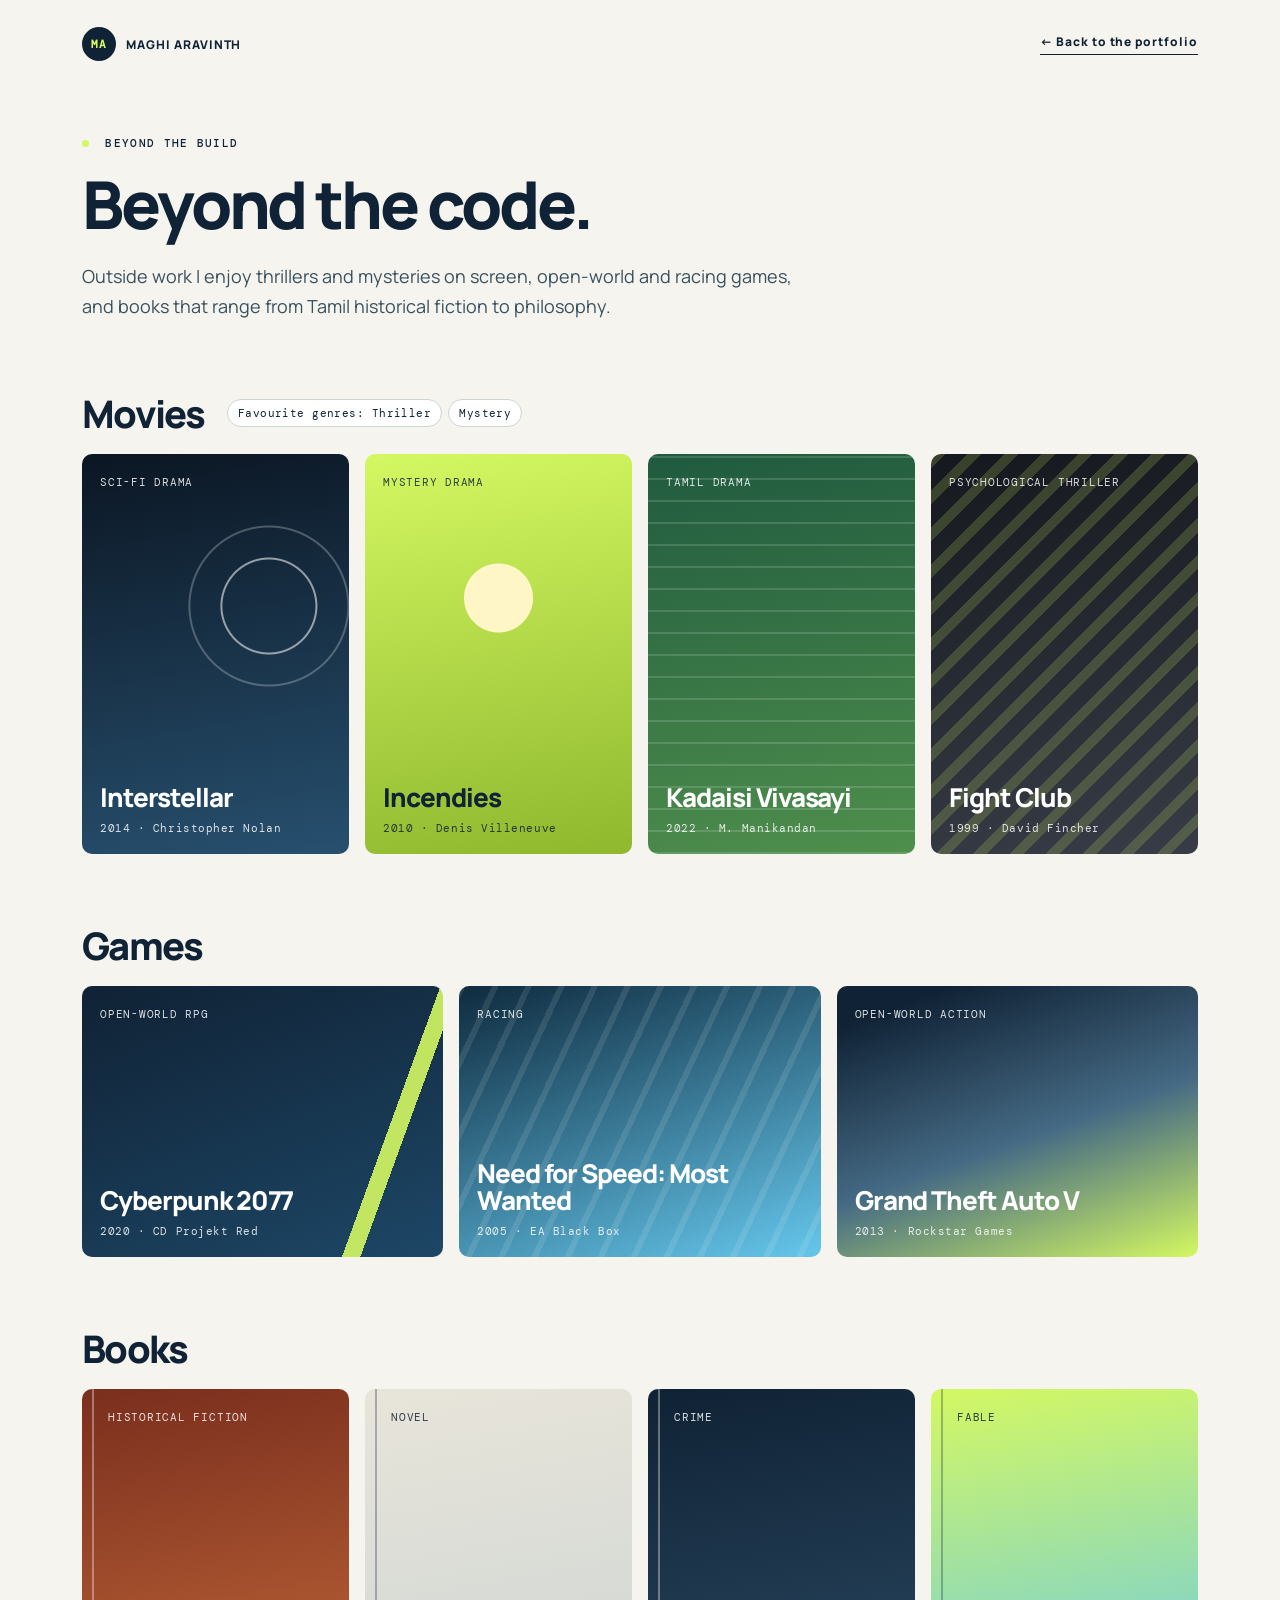
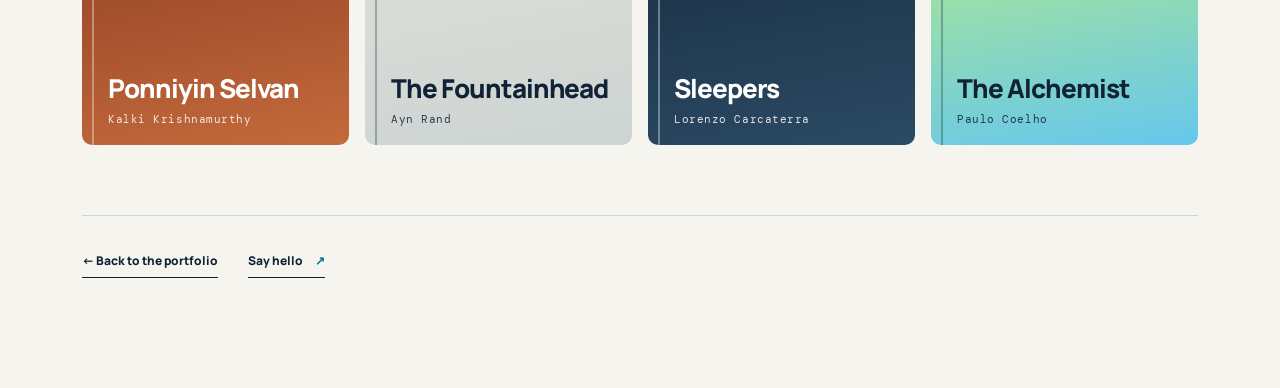
==== beyond.html @ 3b98efcb "added beyond coding" ====
<!doctype html>
<html lang="en">
<head>
  <meta charset="utf-8">
  <meta name="viewport" content="width=device-width, initial-scale=1, viewport-fit=cover">
  <meta name="description" content="Beyond the code: the movies, games and books Maghi Aravinth GT enjoys.">
  <meta name="theme-color" content="#f5f4ee">
  <link rel="icon" href="favicon.svg" type="image/svg+xml">
  <title>Beyond the code – Maghi Aravinth GT</title>
  <link rel="preconnect" href="https://fonts.googleapis.com">
  <link rel="preconnect" href="https://fonts.gstatic.com" crossorigin>
  <link href="https://fonts.googleapis.com/css2?family=DM+Mono:wght@400;500&family=Manrope:wght@400;500;600;700;800&display=swap" rel="stylesheet">
  <link rel="stylesheet" href="styles.css">
</head>
<body>
  <header class="nav wrap">
    <a class="brand" href="index.html"><span>MA</span> MAGHI ARAVINTH</a>
    <a class="nav-cta" href="index.html">← Back to the portfolio</a>
  </header>
  <main class="cs wrap">
    <p class="eyebrow"><span></span> BEYOND THE BUILD</p>
    <h1 class="cs-title">Beyond the code.</h1>
    <p class="cs-lede">Outside work I enjoy thrillers and mysteries on screen, open-world and racing games, and books that range from Tamil historical fiction to philosophy.</p>

    <section class="bx-sec"><div class="bx-h"><h2>Movies</h2><div class="chips"><span>Favourite genres: Thriller</span><span>Mystery</span></div></div><div class="cards c4"><article class="pc m m1"><small>Sci-fi drama</small><div><h3>Interstellar</h3><p>2014 · Christopher Nolan</p></div></article><article class="pc m m2"><small>Mystery drama</small><div><h3>Incendies</h3><p>2010 · Denis Villeneuve</p></div></article><article class="pc m m3"><small>Tamil drama</small><div><h3>Kadaisi Vivasayi</h3><p>2022 · M. Manikandan</p></div></article><article class="pc m m4"><small>Psychological thriller</small><div><h3>Fight Club</h3><p>1999 · David Fincher</p></div></article></div></section>

    <section class="bx-sec"><div class="bx-h"><h2>Games</h2></div><div class="cards c3"><article class="pc g g1"><small>Open-world RPG</small><div><h3>Cyberpunk 2077</h3><p>2020 · CD Projekt Red</p></div></article><article class="pc g g2"><small>Racing</small><div><h3>Need for Speed: Most Wanted</h3><p>2005 · EA Black Box</p></div></article><article class="pc g g3"><small>Open-world action</small><div><h3>Grand Theft Auto V</h3><p>2013 · Rockstar Games</p></div></article></div></section>

    <section class="bx-sec"><div class="bx-h"><h2>Books</h2></div><div class="cards c4"><article class="pc b b1"><small>Historical fiction</small><div><h3>Ponniyin Selvan</h3><p>Kalki Krishnamurthy</p></div></article><article class="pc b b2 dk"><small>Novel</small><div><h3>The Fountainhead</h3><p>Ayn Rand</p></div></article><article class="pc b b3"><small>Crime</small><div><h3>Sleepers</h3><p>Lorenzo Carcaterra</p></div></article><article class="pc b b4 dk"><small>Fable</small><div><h3>The Alchemist</h3><p>Paulo Coelho</p></div></article></div></section>

    <div class="cs-end" style="max-width:none"><a class="button text" href="index.html">← Back to the portfolio</a><a class="button text" href="mailto:mahigohan@gmail.com">Say hello <b>↗</b></a></div>
  </main>
</body>
</html>
---- styles.css ----
:root{--text:#102235;--card:#fff;--link:#0a6f96;--soft:#39505d;color-scheme:light;box-sizing:border-box;padding-top:env(safe-area-inset-top,0px);padding-bottom:env(safe-area-inset-bottom,0px);--ink:#102235;--blue:#65c7ec;--acid:#d4f862;--paper:#f5f4ee;--muted:#55646b;--line:#cdd4d3}*{box-sizing:border-box}html{scroll-behavior:smooth;scroll-padding-top:env(safe-area-inset-top,0px)}body{margin:0;color:var(--text);background:var(--paper);font-family:Manrope,Arial,sans-serif}.wrap{max-width:1180px;margin:auto;padding-left:32px;padding-right:32px}.page-glow{position:fixed;border-radius:50%;filter:blur(90px);z-index:-1;opacity:.18}.glow-one{width:300px;height:300px;background:#95e5ff;top:5%;right:-140px}.glow-two{width:250px;height:250px;background:#d4f862;top:60%;left:-160px}.nav{height:88px;display:flex;align-items:center;justify-content:space-between;font-size:12px;font-weight:800;letter-spacing:.08em}.brand{display:flex;align-items:center;gap:10px;text-decoration:none;color:inherit}.brand span{display:grid;place-items:center;width:34px;height:34px;background:var(--ink);color:var(--acid);border-radius:50%;font-family:'DM Mono',ui-monospace,monospace;font-size:11px}.nav nav{display:flex;gap:30px}.nav a{color:inherit;text-decoration:none}.nav-cta{border-bottom:1px solid var(--text);padding-bottom:4px}.nav-cta span,.case-copy a b,.contact h2+a b{color:var(--link);font-size:16px}.hero{padding-top:73px}.eyebrow{font:500 11px 'DM Mono',ui-monospace,monospace;letter-spacing:.12em;margin:0 0 21px}.eyebrow span{width:7px;height:7px;background:var(--acid);display:inline-block;border-radius:50%;margin-right:8px}.hero-grid{display:grid;grid-template-columns:minmax(0,1.45fr) 330px;gap:80px;align-items:end}.hero h1,.section-heading h2,.about h2,.contact h2{font-size:clamp(47px,6vw,78px);letter-spacing:-.045em;line-height:.98;margin:0;font-weight:800}.hero h1 em{font-style:normal;color:var(--link)}.intro{font-size:16px;line-height:1.7;max-width:630px;margin:28px 0 31px;color:var(--soft)}.hero-actions{display:flex;align-items:center;gap:25px}.button{font-size:12px;font-weight:800;text-decoration:none;color:inherit}.button.primary{background:var(--ink);color:white;border-radius:30px;padding:16px 20px}.button.primary b{color:var(--acid);padding-left:25px;font-size:17px}.button.text{border-bottom:1px solid;padding:8px 0}.button.text b{padding-left:10px;color:var(--link)}.signal-card{background:var(--ink);color:white;padding:22px;border-radius:7px;min-height:300px;display:flex;flex-direction:column}.signal-top,.signal-footer{display:flex;justify-content:space-between;font:11px 'DM Mono',ui-monospace,monospace;letter-spacing:.08em}.signal-top i{display:block;width:8px;height:8px;border-radius:50%;background:var(--acid);box-shadow:0 0 0 5px #294056}.signal-number{font-size:108px;font-weight:800;line-height:.9;letter-spacing:-.06em;margin:42px 0 5px}.signal-number span{font-size:44px;color:var(--acid)}.signal-card p{font-size:14px;line-height:1.5;margin:0;color:#cfe0e5}.signal-bars{height:40px;margin-top:auto;display:flex;align-items:end;gap:5px}.signal-bars span{width:10px;background:var(--blue);display:block}.signal-bars span:nth-child(1){height:20%}.signal-bars span:nth-child(2){height:55%}.signal-bars span:nth-child(3){height:35%}.signal-bars span:nth-child(4){height:85%}.signal-bars span:nth-child(5){height:50%}.signal-bars span:nth-child(6){height:100%;background:var(--acid)}.signal-bars span:nth-child(7){height:70%}.signal-bars span:nth-child(8){height:90%}.signal-footer{margin-top:auto;padding-top:18px;color:#a8bec8;font-size:10px}.stack-row{display:flex;flex-wrap:wrap;gap:9px;padding:66px 0 48px}.stack-row span,.tags span{border:1px solid var(--line);border-radius:20px;padding:7px 10px;font:11px 'DM Mono',ui-monospace,monospace;letter-spacing:.06em}.statement{border-top:1px solid var(--line);border-bottom:1px solid var(--line);padding-top:48px;padding-bottom:48px;display:flex;justify-content:space-between;gap:20px}.statement p{font-size:25px;line-height:1.35;letter-spacing:-.04em;max-width:780px;margin:0}.statement strong{color:var(--link)}.line-mark{font:700 28px 'DM Mono',ui-monospace,monospace;color:var(--acid);letter-spacing:-10px}.work{padding-top:115px}.section-heading{display:flex;justify-content:space-between;align-items:end;gap:50px;margin-bottom:50px}.section-heading h2{font-size:57px}.section-heading>p{max-width:295px;font-size:14px;line-height:1.7;color:var(--muted)}.case-list{display:grid;grid-template-columns:repeat(3,1fr);gap:18px}.case-card{border-radius:8px;overflow:hidden;background:var(--card);border:1px solid var(--line);display:flex;flex-direction:column}.case-art{height:237px;position:relative;padding:20px;overflow:hidden}.art-label{font:11px 'DM Mono',ui-monospace,monospace;letter-spacing:.07em}.batch-art{background:#d2f668}.pipeline{position:absolute;left:38px;right:38px;bottom:55px;display:flex;align-items:center;justify-content:space-between}.pipeline:before{content:'';position:absolute;left:0;right:0;border-top:2px dashed #274a3b;z-index:0}.pipeline i{position:relative;z-index:1;width:27px;height:27px;border-radius:50%;background:#102235;border:5px solid #d2f668}.pipeline i:nth-child(3){width:48px;height:48px;border-color:#102235;background:transparent}.batch-tags{position:absolute;bottom:22px;left:20px;right:20px;display:flex;justify-content:space-between;font:11px 'DM Mono',ui-monospace,monospace;color:#355142}.resilience-art{background:#102235;color:white}.resilience-art p{position:absolute;bottom:20px;right:20px;text-align:right;font:800 28px/.9 Manrope,Arial,sans-serif;letter-spacing:-.06em}.orbit{position:absolute;width:170px;height:170px;border:1px solid #527087;border-radius:50%;left:70px;top:52px}.orbit:before,.orbit:after{content:'';position:absolute;inset:27px;border:1px solid #527087;border-radius:50%}.orbit:after{inset:55px;border-color:var(--acid)}.orbit i{position:absolute;width:9px;height:9px;background:var(--blue);border-radius:50%;top:-5px;left:78px}.orbit i:nth-child(2){top:76px;left:162px;background:var(--acid)}.orbit i:nth-child(3){top:155px;left:15px}.orbit b{position:absolute;top:61px;left:69px;font:25px 'DM Mono',ui-monospace,monospace;color:var(--acid)}.sky-card .case-art{background:var(--blue)}.request-lines{position:absolute;top:58px;left:30px;width:210px}.request-lines i{height:5px;display:block;background:#16354c;margin:12px 0}.request-lines i:nth-child(2){width:60%}.request-lines i:nth-child(3){width:83%}.request-lines i:nth-child(4){width:38%}.request-lines i:nth-child(5){width:70%}.request-count{position:absolute;right:20px;bottom:18px;font:800 58px/.8 Manrope,Arial,sans-serif;letter-spacing:-.05em}.request-count small{display:block;font:10px 'DM Mono',ui-monospace,monospace;letter-spacing:.08em;margin-top:11px}.case-copy{padding:24px 23px 25px;display:flex;flex-direction:column;flex:1}.case-number{font:11px 'DM Mono',ui-monospace,monospace;color:var(--link);margin:0 0 20px}.case-copy h3{font-size:23px;letter-spacing:-.03em;line-height:1.1;margin:0 0 13px}.case-copy>p:not(.case-number){font-size:14px;line-height:1.65;color:var(--muted);margin:0 0 20px}.tags{display:flex;gap:6px;flex-wrap:wrap;margin-top:auto}.tags span{font-size:10px;padding:6px 8px}.case-copy a{font-size:13px;font-weight:800;color:inherit;text-decoration:none;margin-top:22px;border-bottom:1px solid var(--text);align-self:start;padding-bottom:3px}.about{display:grid;grid-template-columns:1fr 1.15fr;gap:110px;padding-top:145px;padding-bottom:138px}.about h2{font-size:57px}.about-copy>p:first-child{font-size:24px;line-height:1.4;letter-spacing:-.035em;margin:35px 0 22px}.muted{font-size:15px;line-height:1.75;color:var(--muted)}.facts{margin-top:37px;border-top:1px solid var(--line)}.facts>div{display:grid;grid-template-columns:140px 1fr;border-bottom:1px solid var(--line);padding:13px 0;font-size:14px}.facts b{font:11px 'DM Mono',ui-monospace,monospace;letter-spacing:.06em;color:var(--link)}.contact{background:var(--ink);max-width:none;color:white;padding-top:84px;padding-bottom:28px}.contact>*{max-width:1116px;margin-left:auto;margin-right:auto}.contact .eyebrow{color:#b9d0d8}.contact h2{font-size:clamp(47px,6vw,75px);margin-bottom:34px}.contact h2+a{font-size:18px;font-weight:700;color:var(--acid);text-decoration:none;border-bottom:1px solid #78919b;padding-bottom:9px}.contact>div{margin-top:92px;padding-top:20px;border-top:1px solid #415767;display:flex;justify-content:space-between;font:11px 'DM Mono',ui-monospace,monospace;letter-spacing:.08em;color:#b9d0d8}.contact>div a{color:white;text-decoration:none}@media(max-width:800px){.wrap{padding-left:20px;padding-right:20px}.nav{height:auto;flex-wrap:wrap;gap:10px 16px;padding-top:16px;padding-bottom:10px}.nav nav{order:3;width:100%;gap:22px;font-size:12px}.nav-cta{font-size:12px}.hero{padding-top:45px}.hero-grid,.about{grid-template-columns:1fr;gap:40px}.signal-card{max-width:400px}.case-list{grid-template-columns:1fr}.section-heading{display:block}.section-heading>p{margin-top:20px}.statement{padding-top:35px;padding-bottom:35px}.statement p{font-size:20px}.work{padding-top:80px}.about{padding-top:90px;padding-bottom:90px}.contact{padding-left:20px;padding-right:20px}.facts>div{grid-template-columns:100px 1fr}.stack-row{padding:45px 0}.hero h1{font-size:50px}}

a:focus-visible,button:focus-visible{outline:3px solid var(--link);outline-offset:3px;border-radius:3px}
.contact a:focus-visible{outline-color:var(--acid)}
.contact h2+a b{color:var(--acid)}
.case-art{color:#102235}.resilience-art{color:#fff}
.section-heading>p a{color:var(--link)}
.exp{padding-top:115px}
.roles{list-style:none;margin:0;padding:0;border-top:1px solid var(--line)}
.roles li{display:grid;grid-template-columns:175px 1fr 90px;gap:20px;align-items:baseline;padding:22px 0;border-bottom:1px solid var(--line)}
.roles time{font:12px 'DM Mono',ui-monospace,monospace;color:var(--link);letter-spacing:.06em}
.roles h3{margin:0;font-size:21px;letter-spacing:-.03em}
.roles p{margin:4px 0 0;color:var(--muted);font-size:15px}
.roles span{font:11px 'DM Mono',ui-monospace,monospace;color:var(--muted);text-align:right}
@media(max-width:800px){.roles li{grid-template-columns:1fr;gap:6px}.roles span{text-align:left}.exp{padding-top:80px}}
.hero-actions{flex-wrap:wrap;gap:14px 25px}

.cs{padding-top:48px;padding-bottom:110px}
.cs-title{font-size:clamp(38px,5.4vw,66px);letter-spacing:-.045em;line-height:1.02;margin:0 0 24px;font-weight:800;max-width:900px}
.cs-lede{font-size:18px;line-height:1.65;color:var(--soft);max-width:720px;margin:0}
.cs-facts{max-width:760px;margin:40px 0 0}
.cs-sec{max-width:760px;margin-top:64px}
.cs-sec h2{font-size:30px;letter-spacing:-.035em;line-height:1.15;margin:0 0 16px;font-weight:800}
.cs-sec h3{font-size:18px;letter-spacing:-.02em;margin:26px 0 6px}
.cs-sec p{font-size:17px;line-height:1.7;color:var(--soft);margin:0 0 16px}
.cs-sec strong{color:var(--text)}
.flow-label{font:11px 'DM Mono',ui-monospace,monospace;letter-spacing:.08em;color:var(--muted);margin:28px 0 10px!important}
.flow{list-style:none;margin:0 0 6px;padding:0;display:flex;flex-wrap:wrap;gap:8px 6px}
.flow li{border:1px solid var(--line);background:var(--card);border-radius:6px;padding:8px 12px;font-size:14px;font-weight:600;line-height:1.3}
.flow li+li::before{content:"→";color:var(--link);font-weight:800;margin-right:10px}
.flow li.new{background:var(--acid);border-color:var(--acid);color:#102235}
.flow li.new::before{color:#102235}
.cs-end{max-width:760px;margin-top:70px;padding-top:28px;border-top:1px solid var(--line);display:flex;flex-wrap:wrap;gap:14px 30px}
@media(max-width:800px){.cs{padding-top:24px}.cs-sec{margin-top:48px}.cs-lede,.cs-sec p{font-size:16px}}

.cs-sec p.flow-note{font-size:14px;color:var(--muted);margin:12px 0 0}

.case-card{transition:translate .25s,box-shadow .25s}
.case-card:hover{translate:0 -4px;box-shadow:0 16px 30px -20px rgba(16,34,53,.5)}
.tools{padding-top:115px}
.tool-grid{display:grid;grid-template-columns:repeat(2,1fr);gap:18px}
.tool{background:var(--card);border:1px solid var(--line);border-radius:8px;padding:24px 23px}
.tool h3{font-size:18px;letter-spacing:-.03em;margin:0 0 14px}
.chips{display:flex;flex-wrap:wrap;gap:6px}
.chips span{border:1px solid var(--line);border-radius:20px;padding:6px 10px;font:11px 'DM Mono',ui-monospace,monospace;letter-spacing:.04em}
.js .rv{opacity:0;translate:0 14px;transition:opacity .6s ease,translate .6s cubic-bezier(.2,.7,.2,1)}
.js .rv.in{opacity:1;translate:0 0}
@media(max-width:800px){.tool-grid{grid-template-columns:1fr}.tools{padding-top:80px}}
@media(prefers-reduced-motion:reduce){.js .rv{opacity:1;translate:none;transition:none}.case-card{transition:none}}

.lane{background:var(--card);border:1px solid var(--line);border-radius:8px;padding:20px 22px;margin:16px 0;display:grid;grid-template-columns:140px 1fr;gap:10px 22px}
.lane-tag{align-self:start;font:500 11px 'DM Mono',ui-monospace,monospace;letter-spacing:.06em;text-transform:uppercase;padding:7px 10px;border-radius:20px;text-align:center}
.t-non{background:var(--ink);color:#fff}.t-retry{background:var(--blue);color:var(--ink)}.t-direct{background:var(--acid);color:var(--ink)}
.lane p{margin:0 0 8px;font-size:16px}
.lane .flow{margin:12px 0 0}
@media(max-width:800px){.lane{grid-template-columns:1fr}.lane-tag{justify-self:start}}

.case-list{grid-template-columns:repeat(2,1fr)}
.also{padding-top:115px}
.also-list{list-style:none;margin:0;padding:0;border-top:1px solid var(--line)}
.also-list li{display:grid;grid-template-columns:260px 1fr;gap:8px 30px;padding:22px 0;border-bottom:1px solid var(--line)}
.also-list h3{margin:0;font-size:19px;letter-spacing:-.03em;line-height:1.25}
.also-list p{margin:0;font-size:15px;line-height:1.65;color:var(--muted)}
@media(max-width:800px){.case-list{grid-template-columns:1fr}.also{padding-top:80px}.also-list li{grid-template-columns:1fr}}
.contact{padding-left:max(32px,calc((100% - 1116px)/2));padding-right:max(32px,calc((100% - 1116px)/2))}
.contact>*{max-width:none;margin-left:0;margin-right:0}
@media(max-width:800px){.contact{padding-left:20px;padding-right:20px}}

.bx-sec{margin-top:72px}
.bx-h{display:flex;flex-wrap:wrap;align-items:center;gap:12px 22px;margin:0 0 22px}
.bx-h h2{font-size:38px;letter-spacing:-.045em;line-height:1;margin:0;font-weight:800}
.bx-h .chips span{background:var(--card)}
.cards{display:grid;gap:16px}
.c4{grid-template-columns:repeat(4,1fr)}.c3{grid-template-columns:repeat(3,1fr)}
.pc{position:relative;border-radius:10px;padding:20px 18px 18px;display:flex;flex-direction:column;justify-content:space-between;overflow:hidden;transition:translate .25s,box-shadow .25s;color:#fff}
.pc:hover{translate:0 -4px;box-shadow:0 16px 30px -20px rgba(16,34,53,.55)}
.pc>*{position:relative;z-index:1}
.pc small{font:11px/1.5 'DM Mono',ui-monospace,monospace;letter-spacing:.07em;text-transform:uppercase;opacity:.85}
.pc h3{font-size:26px;line-height:1.05;letter-spacing:-.04em;margin:0 0 8px;font-weight:800}
.pc p{margin:0;font:11px/1.5 'DM Mono',ui-monospace,monospace;letter-spacing:.05em;opacity:.85}
.pc.m{aspect-ratio:2/3}.pc.g{aspect-ratio:4/3}.pc.b{aspect-ratio:3/4;padding-left:26px}
.pc.b::after{content:"";position:absolute;left:10px;top:0;bottom:0;width:2px;background:rgba(255,255,255,.35);z-index:0}
.pc.dk{color:#102235}.pc.dk::after{background:rgba(16,34,53,.3)}
.m1{background:radial-gradient(circle at 70% 38%,transparent 0 46px,rgba(255,255,255,.55) 47px 48px,transparent 49px 78px,rgba(255,255,255,.25) 79px 80px,transparent 81px),linear-gradient(170deg,#0b1623,#27506f)}
.m2{background:radial-gradient(circle at 50% 36%,#fff6c8 0 34px,rgba(255,246,200,.0) 35px),linear-gradient(170deg,#d4f862,#8fb82e);color:#102235}
.m3{background:repeating-linear-gradient(0deg,rgba(255,255,255,.14) 0 2px,transparent 2px 22px),linear-gradient(170deg,#1f5a3f,#4f8f4c)}
.m4{background:repeating-linear-gradient(135deg,rgba(212,248,98,.18) 0 10px,transparent 10px 26px),linear-gradient(170deg,#15181e,#383c46)}
.g1{background:linear-gradient(110deg,transparent 78%,rgba(212,248,98,.9) 78% 82%,transparent 82%),linear-gradient(160deg,#102235,#1d4766)}
.g2{background:repeating-linear-gradient(115deg,rgba(255,255,255,.1) 0 6px,transparent 6px 30px),linear-gradient(160deg,#0f2b3f,#65c7ec)}
.g3{background:linear-gradient(160deg,#102235 10%,#456a84 55%,#d4f862)}
.b1{background:linear-gradient(170deg,#7a2e1d,#c46a3b)}
.b2{background:linear-gradient(170deg,#e8e5da,#cdd4d3);color:#102235}
.b3{background:linear-gradient(170deg,#102235,#2b4a63)}
.b4{background:linear-gradient(170deg,#d4f862,#65c7ec);color:#102235}
.b1,.b2,.b3,.b4{color:inherit}
.b1,.b3{color:#fff}
@media(max-width:900px){.c4{grid-template-columns:repeat(2,1fr)}}
@media(max-width:640px){.c3{grid-template-columns:1fr}.pc.g{aspect-ratio:16/9}.bx-sec{margin-top:54px}.bx-h h2{font-size:32px}}
@media(prefers-reduced-motion:reduce){.pc{transition:none}}
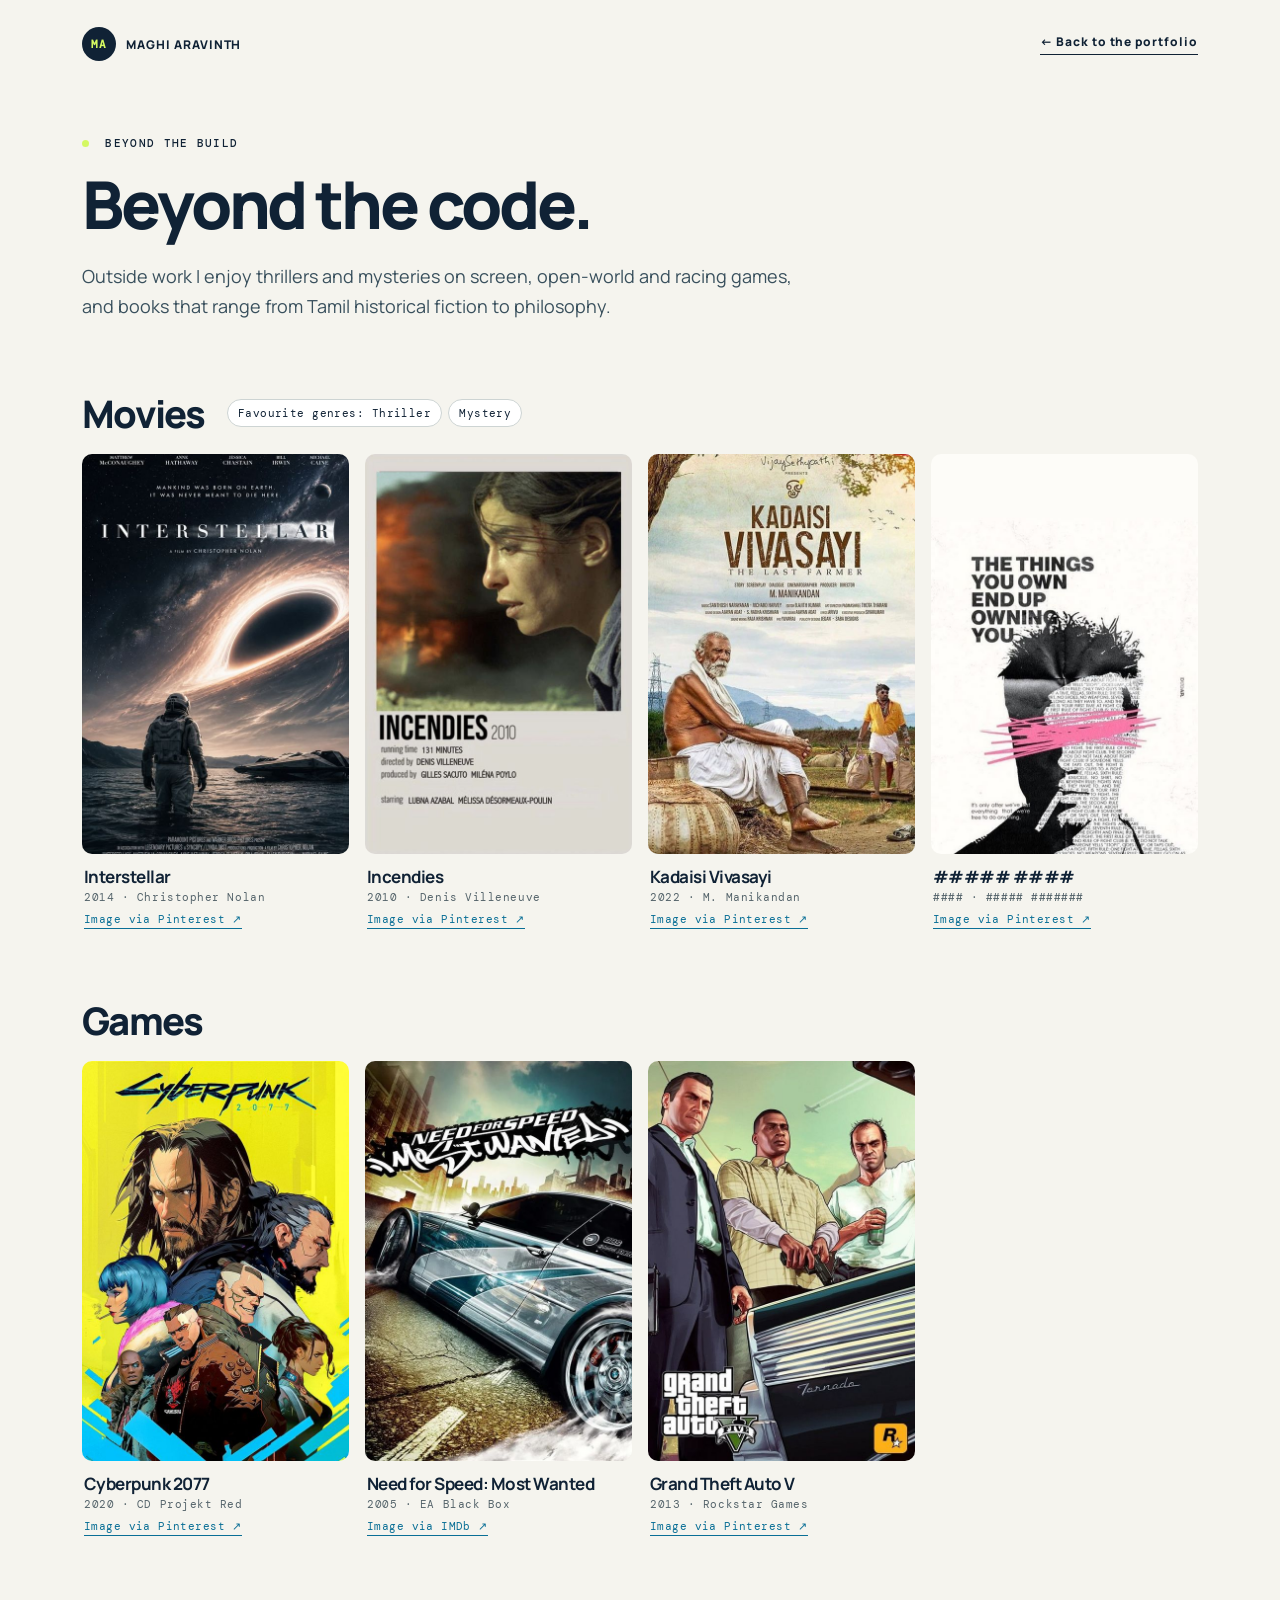
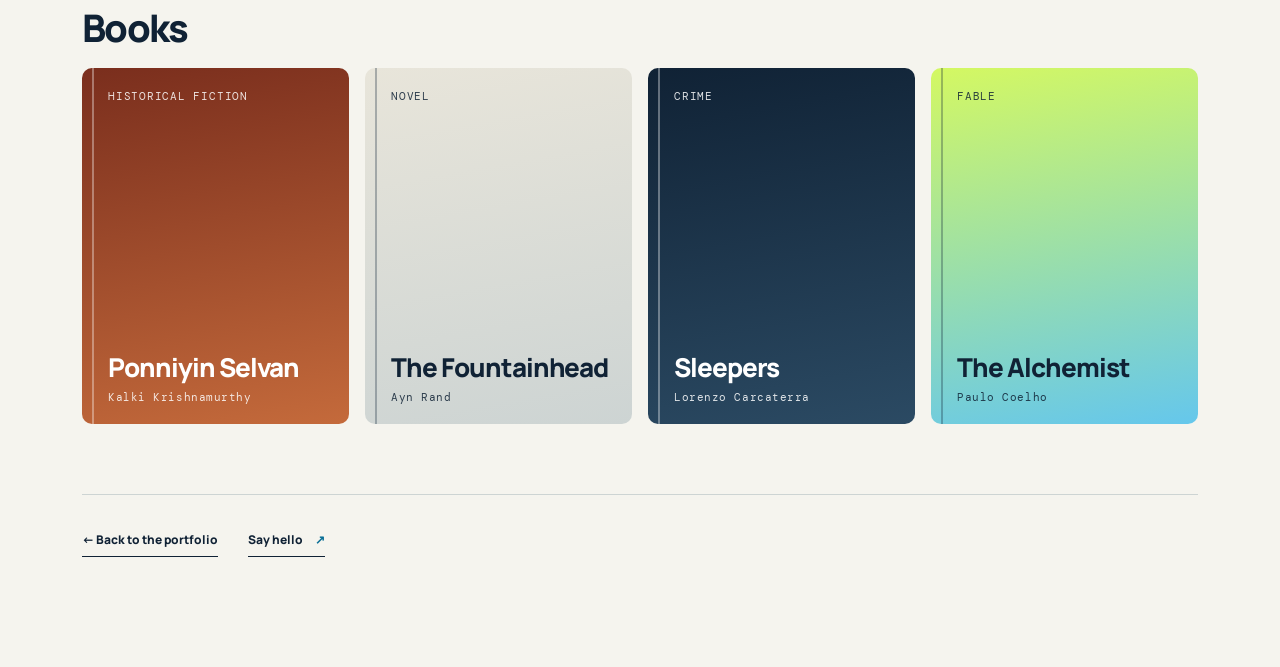
==== commit ec1ec681: "adding posters" ====
--- a/beyond.html
+++ b/beyond.html
@@ -22,9 +22,9 @@
     <h1 class="cs-title">Beyond the code.</h1>
     <p class="cs-lede">Outside work I enjoy thrillers and mysteries on screen, open-world and racing games, and books that range from Tamil historical fiction to philosophy.</p>
 
-    <section class="bx-sec"><div class="bx-h"><h2>Movies</h2><div class="chips"><span>Favourite genres: Thriller</span><span>Mystery</span></div></div><div class="cards c4"><article class="pc m m1"><small>Sci-fi drama</small><div><h3>Interstellar</h3><p>2014 · Christopher Nolan</p></div></article><article class="pc m m2"><small>Mystery drama</small><div><h3>Incendies</h3><p>2010 · Denis Villeneuve</p></div></article><article class="pc m m3"><small>Tamil drama</small><div><h3>Kadaisi Vivasayi</h3><p>2022 · M. Manikandan</p></div></article><article class="pc m m4"><small>Psychological thriller</small><div><h3>Fight Club</h3><p>1999 · David Fincher</p></div></article></div></section>
+    <section class="bx-sec"><div class="bx-h"><h2>Movies</h2><div class="chips"><span>Favourite genres: Thriller</span><span>Mystery</span></div></div><div class="cards c4"><figure class="mv"><div class="mv-img"><img src="images/interstellar.jpg" alt="Interstellar poster: an astronaut wading through shallow water towards a black hole in the sky." width="540" height="810" loading="lazy"></div><figcaption><h3>Interstellar</h3><p>2014 · Christopher Nolan</p><a class="cr" href="https://in.pinterest.com/pin/563442603406721822/" target="_blank" rel="noopener noreferrer" aria-label="Image source for Interstellar on Pinterest (opens in a new tab)">Image via Pinterest ↗</a></figcaption></figure><figure class="mv"><div class="mv-img"><img src="images/incendies.jpg" alt="Incendies poster: a woman in profile in front of a burning landscape." width="540" height="810" loading="lazy"></div><figcaption><h3>Incendies</h3><p>2010 · Denis Villeneuve</p><a class="cr" href="https://in.pinterest.com/pin/793055815657713321/" target="_blank" rel="noopener noreferrer" aria-label="Image source for Incendies on Pinterest (opens in a new tab)">Image via Pinterest ↗</a></figcaption></figure><figure class="mv"><div class="mv-img"><img src="images/kadaisi-vivasayi.jpg" alt="Kadaisi Vivasayi poster: an elderly farmer sitting under a tree beside a clay pot, with a man carrying bags behind him." width="540" height="810" loading="lazy"></div><figcaption><h3>Kadaisi Vivasayi</h3><p>2022 · M. Manikandan</p><a class="cr" href="https://in.pinterest.com/pin/368098969558217821/" target="_blank" rel="noopener noreferrer" aria-label="Image source for Kadaisi Vivasayi on Pinterest (opens in a new tab)">Image via Pinterest ↗</a></figcaption></figure><figure class="mv fc" tabindex="0" aria-label="A film poster with the title hidden. Remember the first rule."><div class="mv-img"><img src="images/poster-hidden.jpg" alt="Black and white poster of a man with a pink scribble across his eyes, with the words: the things you own end up owning you." width="540" height="810" loading="lazy"><span class="rule" aria-hidden="true">Remember the<br>first rule?</span></div><figcaption><h3 aria-hidden="true">##### ####</h3><p aria-hidden="true">#### · ##### #######</p><a class="cr" href="https://in.pinterest.com/pin/1135470124856347731/" target="_blank" rel="noopener noreferrer" aria-label="Image source for this poster on Pinterest (opens in a new tab)">Image via Pinterest ↗</a></figcaption></figure></div></section>
 
-    <section class="bx-sec"><div class="bx-h"><h2>Games</h2></div><div class="cards c3"><article class="pc g g1"><small>Open-world RPG</small><div><h3>Cyberpunk 2077</h3><p>2020 · CD Projekt Red</p></div></article><article class="pc g g2"><small>Racing</small><div><h3>Need for Speed: Most Wanted</h3><p>2005 · EA Black Box</p></div></article><article class="pc g g3"><small>Open-world action</small><div><h3>Grand Theft Auto V</h3><p>2013 · Rockstar Games</p></div></article></div></section>
+    <section class="bx-sec"><div class="bx-h"><h2>Games</h2></div><div class="cards c3p"><figure class="mv"><div class="mv-img"><img src="images/cyberpunk-2077.jpg" alt="Cyberpunk 2077 artwork: a group of characters in a stylised illustration against a bright yellow background." width="540" height="810" loading="lazy"></div><figcaption><h3>Cyberpunk 2077</h3><p>2020 · CD Projekt Red</p><a class="cr" href="https://in.pinterest.com/pin/843862048954919383/" target="_blank" rel="noopener noreferrer" aria-label="Image source for Cyberpunk 2077 on Pinterest (opens in a new tab)">Image via Pinterest ↗</a></figcaption></figure><figure class="mv"><div class="mv-img"><img src="images/nfs-most-wanted.jpg" alt="Need for Speed: Most Wanted cover: a silver and teal BMW M3 sliding past an industrial skyline." width="540" height="810" loading="lazy"></div><figcaption><h3>Need for Speed: Most Wanted</h3><p>2005 · EA Black Box</p><a class="cr" href="https://www.imdb.com/title/tt0462448/" target="_blank" rel="noopener noreferrer" aria-label="Image source for Need for Speed: Most Wanted on IMDb (opens in a new tab)">Image via IMDb ↗</a></figcaption></figure><figure class="mv"><div class="mv-img"><img src="images/gta-v.jpg" alt="Grand Theft Auto V artwork: three characters standing beside a vintage car under a hazy sky." width="540" height="810" loading="lazy"></div><figcaption><h3>Grand Theft Auto V</h3><p>2013 · Rockstar Games</p><a class="cr" href="https://in.pinterest.com/pin/934989572634845534/" target="_blank" rel="noopener noreferrer" aria-label="Image source for Grand Theft Auto V on Pinterest (opens in a new tab)">Image via Pinterest ↗</a></figcaption></figure></div></section>
 
     <section class="bx-sec"><div class="bx-h"><h2>Books</h2></div><div class="cards c4"><article class="pc b b1"><small>Historical fiction</small><div><h3>Ponniyin Selvan</h3><p>Kalki Krishnamurthy</p></div></article><article class="pc b b2 dk"><small>Novel</small><div><h3>The Fountainhead</h3><p>Ayn Rand</p></div></article><article class="pc b b3"><small>Crime</small><div><h3>Sleepers</h3><p>Lorenzo Carcaterra</p></div></article><article class="pc b b4 dk"><small>Fable</small><div><h3>The Alchemist</h3><p>Paulo Coelho</p></div></article></div></section>
 
--- a/styles.css
+++ b/styles.css
@@ -97,3 +97,25 @@
 @media(max-width:900px){.c4{grid-template-columns:repeat(2,1fr)}}
 @media(max-width:640px){.c3{grid-template-columns:1fr}.pc.g{aspect-ratio:16/9}.bx-sec{margin-top:54px}.bx-h h2{font-size:32px}}
 @media(prefers-reduced-motion:reduce){.pc{transition:none}}
+
+.mv{margin:0}
+.mv-img{position:relative;border-radius:10px;overflow:hidden;aspect-ratio:2/3;background:var(--ink)}
+.mv-img img{display:block;width:100%;height:100%;object-fit:cover;transition:transform .5s}
+.mv:hover .mv-img img{transform:scale(1.04)}
+.mv figcaption{padding:12px 2px 0}
+.mv h3{margin:0;font-size:17px;letter-spacing:-.03em;line-height:1.25}
+.mv p{margin:2px 0 0;font:11px/1.5 'DM Mono',ui-monospace,monospace;letter-spacing:.05em;color:var(--muted)}
+.fc{outline-offset:6px;border-radius:10px}
+.fc .hash{position:absolute;inset:0;padding:16px;font:12px/1.6 'DM Mono',ui-monospace,monospace;color:rgba(255,255,255,.32);overflow:hidden;white-space:nowrap;transition:opacity .35s}
+.fc .rule{position:absolute;inset:0;display:grid;place-items:center;text-align:center;padding:20px;font:800 clamp(20px,2.4vw,28px)/1.1 Manrope,Arial,sans-serif;letter-spacing:-.03em;color:var(--acid);opacity:0;transition:opacity .35s}
+.fc:hover .hash,.fc:focus .hash{opacity:.12}
+.fc:hover .rule,.fc:focus .rule{opacity:1}
+@media(prefers-reduced-motion:reduce){.mv-img img,.fc .hash,.fc .rule{transition:none}.mv:hover .mv-img img{transform:none}}
+
+.mv .cr{display:inline-block;margin-top:6px;font:10.5px/1.4 'DM Mono',ui-monospace,monospace;letter-spacing:.04em;color:var(--link);text-decoration:none;border-bottom:1px solid currentColor}
+.mv .cr:hover{color:var(--text)}
+.c3p{grid-template-columns:repeat(3,minmax(0,1fr));max-width:calc(75% - 4px)}
+@media(max-width:900px){.c3p{grid-template-columns:repeat(2,minmax(0,1fr));max-width:none}}
+
+.fc .rule{background:rgba(16,34,53,.93)}
+.fc:hover .rule,.fc:focus .rule,.fc:focus-within .rule{opacity:1}
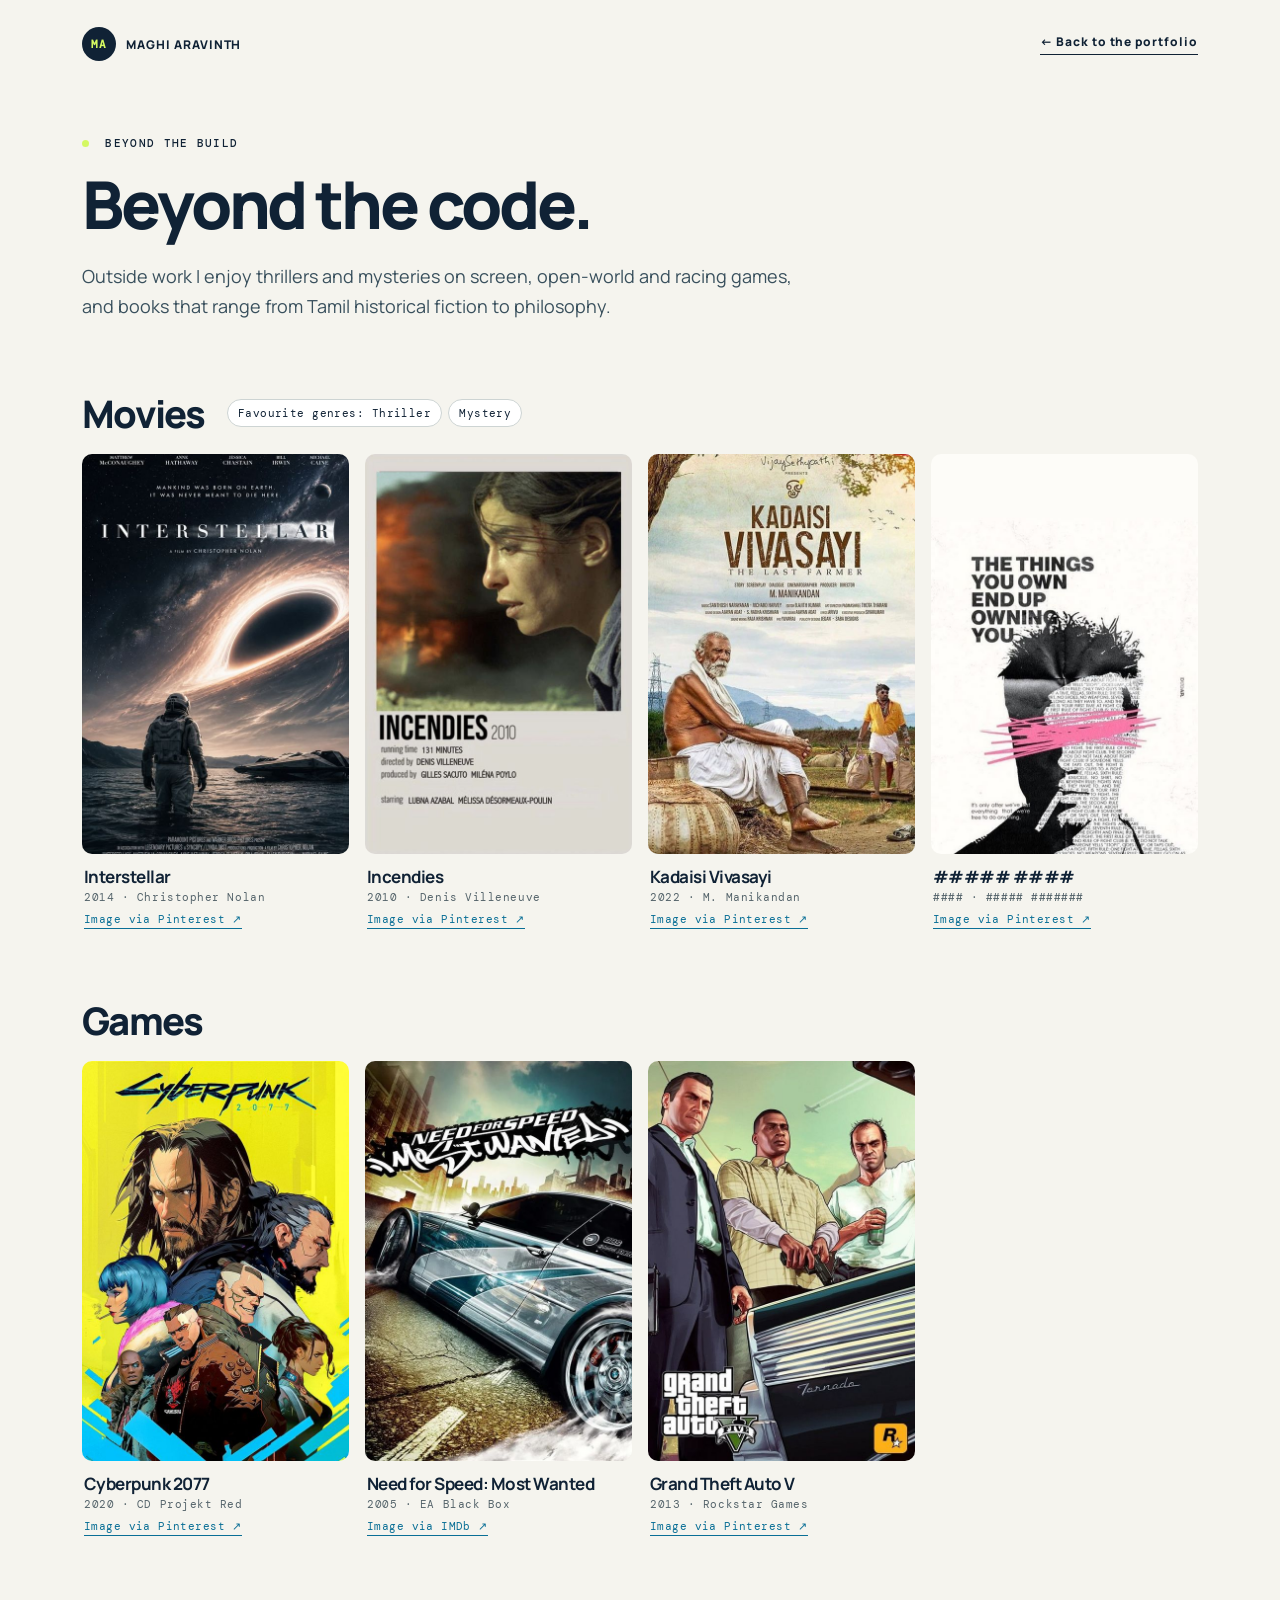
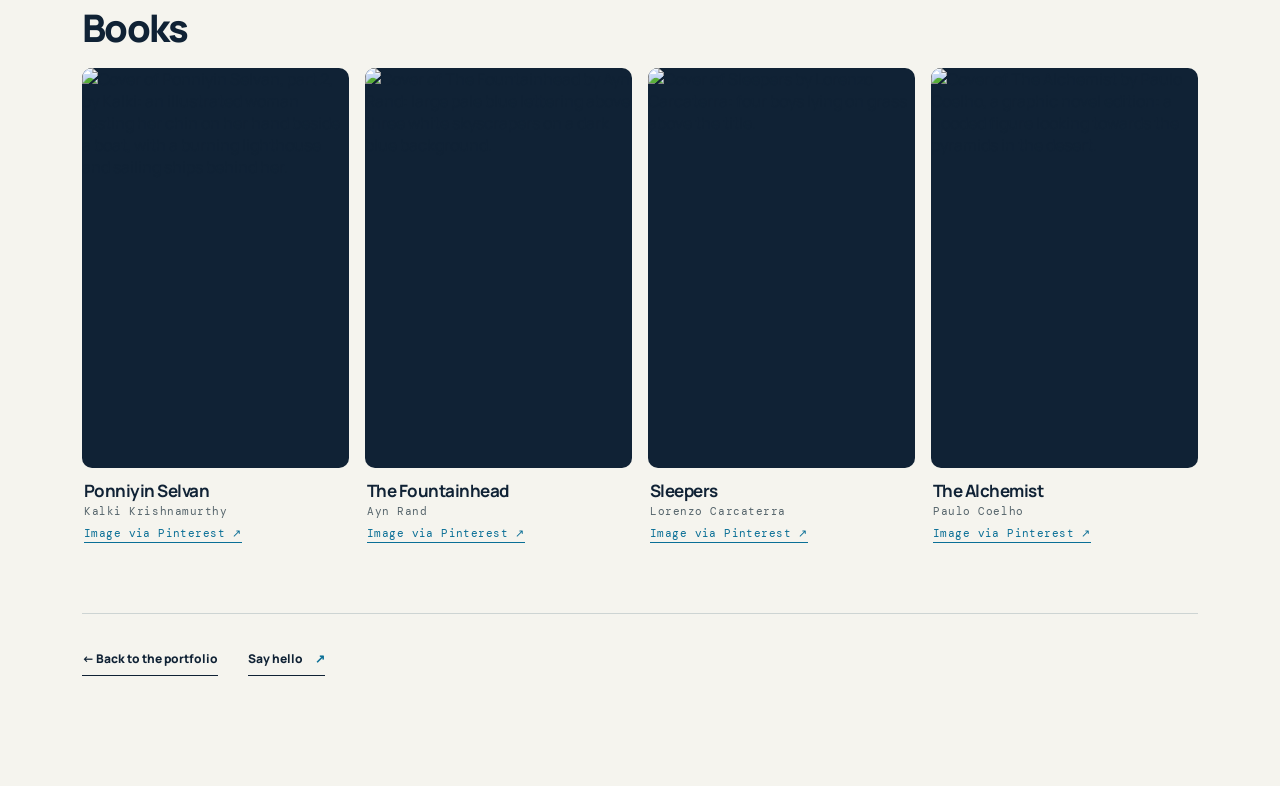
==== commit 5cbbf7be: "reuploading the files" ====
--- a/beyond.html
+++ b/beyond.html
@@ -26,7 +26,7 @@
 
     <section class="bx-sec"><div class="bx-h"><h2>Games</h2></div><div class="cards c3p"><figure class="mv"><div class="mv-img"><img src="images/cyberpunk-2077.jpg" alt="Cyberpunk 2077 artwork: a group of characters in a stylised illustration against a bright yellow background." width="540" height="810" loading="lazy"></div><figcaption><h3>Cyberpunk 2077</h3><p>2020 · CD Projekt Red</p><a class="cr" href="https://in.pinterest.com/pin/843862048954919383/" target="_blank" rel="noopener noreferrer" aria-label="Image source for Cyberpunk 2077 on Pinterest (opens in a new tab)">Image via Pinterest ↗</a></figcaption></figure><figure class="mv"><div class="mv-img"><img src="images/nfs-most-wanted.jpg" alt="Need for Speed: Most Wanted cover: a silver and teal BMW M3 sliding past an industrial skyline." width="540" height="810" loading="lazy"></div><figcaption><h3>Need for Speed: Most Wanted</h3><p>2005 · EA Black Box</p><a class="cr" href="https://www.imdb.com/title/tt0462448/" target="_blank" rel="noopener noreferrer" aria-label="Image source for Need for Speed: Most Wanted on IMDb (opens in a new tab)">Image via IMDb ↗</a></figcaption></figure><figure class="mv"><div class="mv-img"><img src="images/gta-v.jpg" alt="Grand Theft Auto V artwork: three characters standing beside a vintage car under a hazy sky." width="540" height="810" loading="lazy"></div><figcaption><h3>Grand Theft Auto V</h3><p>2013 · Rockstar Games</p><a class="cr" href="https://in.pinterest.com/pin/934989572634845534/" target="_blank" rel="noopener noreferrer" aria-label="Image source for Grand Theft Auto V on Pinterest (opens in a new tab)">Image via Pinterest ↗</a></figcaption></figure></div></section>
 
-    <section class="bx-sec"><div class="bx-h"><h2>Books</h2></div><div class="cards c4"><article class="pc b b1"><small>Historical fiction</small><div><h3>Ponniyin Selvan</h3><p>Kalki Krishnamurthy</p></div></article><article class="pc b b2 dk"><small>Novel</small><div><h3>The Fountainhead</h3><p>Ayn Rand</p></div></article><article class="pc b b3"><small>Crime</small><div><h3>Sleepers</h3><p>Lorenzo Carcaterra</p></div></article><article class="pc b b4 dk"><small>Fable</small><div><h3>The Alchemist</h3><p>Paulo Coelho</p></div></article></div></section>
+    <section class="bx-sec"><div class="bx-h"><h2>Books</h2></div><div class="cards c4"><figure class="mv"><div class="mv-img"><img src="images/ponniyin-selvan.jpg" alt="Cover of Ponniyin Selvan, part 2, by Kalki: an illustrated woman resting her chin on her hand beside a boat, with a burning lighthouse and sailing ships behind her." width="540" height="810" loading="lazy"></div><figcaption><h3>Ponniyin Selvan</h3><p>Kalki Krishnamurthy</p><a class="cr" href="https://in.pinterest.com/pin/27232772716890191/" target="_blank" rel="noopener noreferrer" aria-label="Image source for Ponniyin Selvan cover on Pinterest (opens in a new tab)">Image via Pinterest ↗</a></figcaption></figure><figure class="mv"><div class="mv-img"><img src="images/the-fountainhead.jpg" alt="Cover of The Fountainhead by Ayn Rand: large pale blue lettering above three white skyscrapers on a dark blue background." width="383" height="574" loading="lazy"></div><figcaption><h3>The Fountainhead</h3><p>Ayn Rand</p><a class="cr" href="https://in.pinterest.com/pin/754775218813076335/" target="_blank" rel="noopener noreferrer" aria-label="Image source for The Fountainhead cover on Pinterest (opens in a new tab)">Image via Pinterest ↗</a></figcaption></figure><figure class="mv"><div class="mv-img"><img src="images/sleepers.jpg" alt="Cover of Sleepers by Lorenzo Carcaterra: four boys lying on grass above the title." width="266" height="399" loading="lazy"></div><figcaption><h3>Sleepers</h3><p>Lorenzo Carcaterra</p><a class="cr" href="https://in.pinterest.com/pin/35043703330834588/" target="_blank" rel="noopener noreferrer" aria-label="Image source for Sleepers cover on Pinterest (opens in a new tab)">Image via Pinterest ↗</a></figcaption></figure><figure class="mv"><div class="mv-img"><img src="images/the-alchemist.jpg" alt="Cover of The Alchemist by Paulo Coelho, a graphic novel edition: a hooded figure looking towards the pyramids in the desert." width="514" height="771" loading="lazy"></div><figcaption><h3>The Alchemist</h3><p>Paulo Coelho</p><a class="cr" href="https://in.pinterest.com/pin/599541769120318719/" target="_blank" rel="noopener noreferrer" aria-label="Image source for The Alchemist cover on Pinterest (opens in a new tab)">Image via Pinterest ↗</a></figcaption></figure></div></section>
 
     <div class="cs-end" style="max-width:none"><a class="button text" href="index.html">← Back to the portfolio</a><a class="button text" href="mailto:mahigohan@gmail.com">Say hello <b>↗</b></a></div>
   </main>
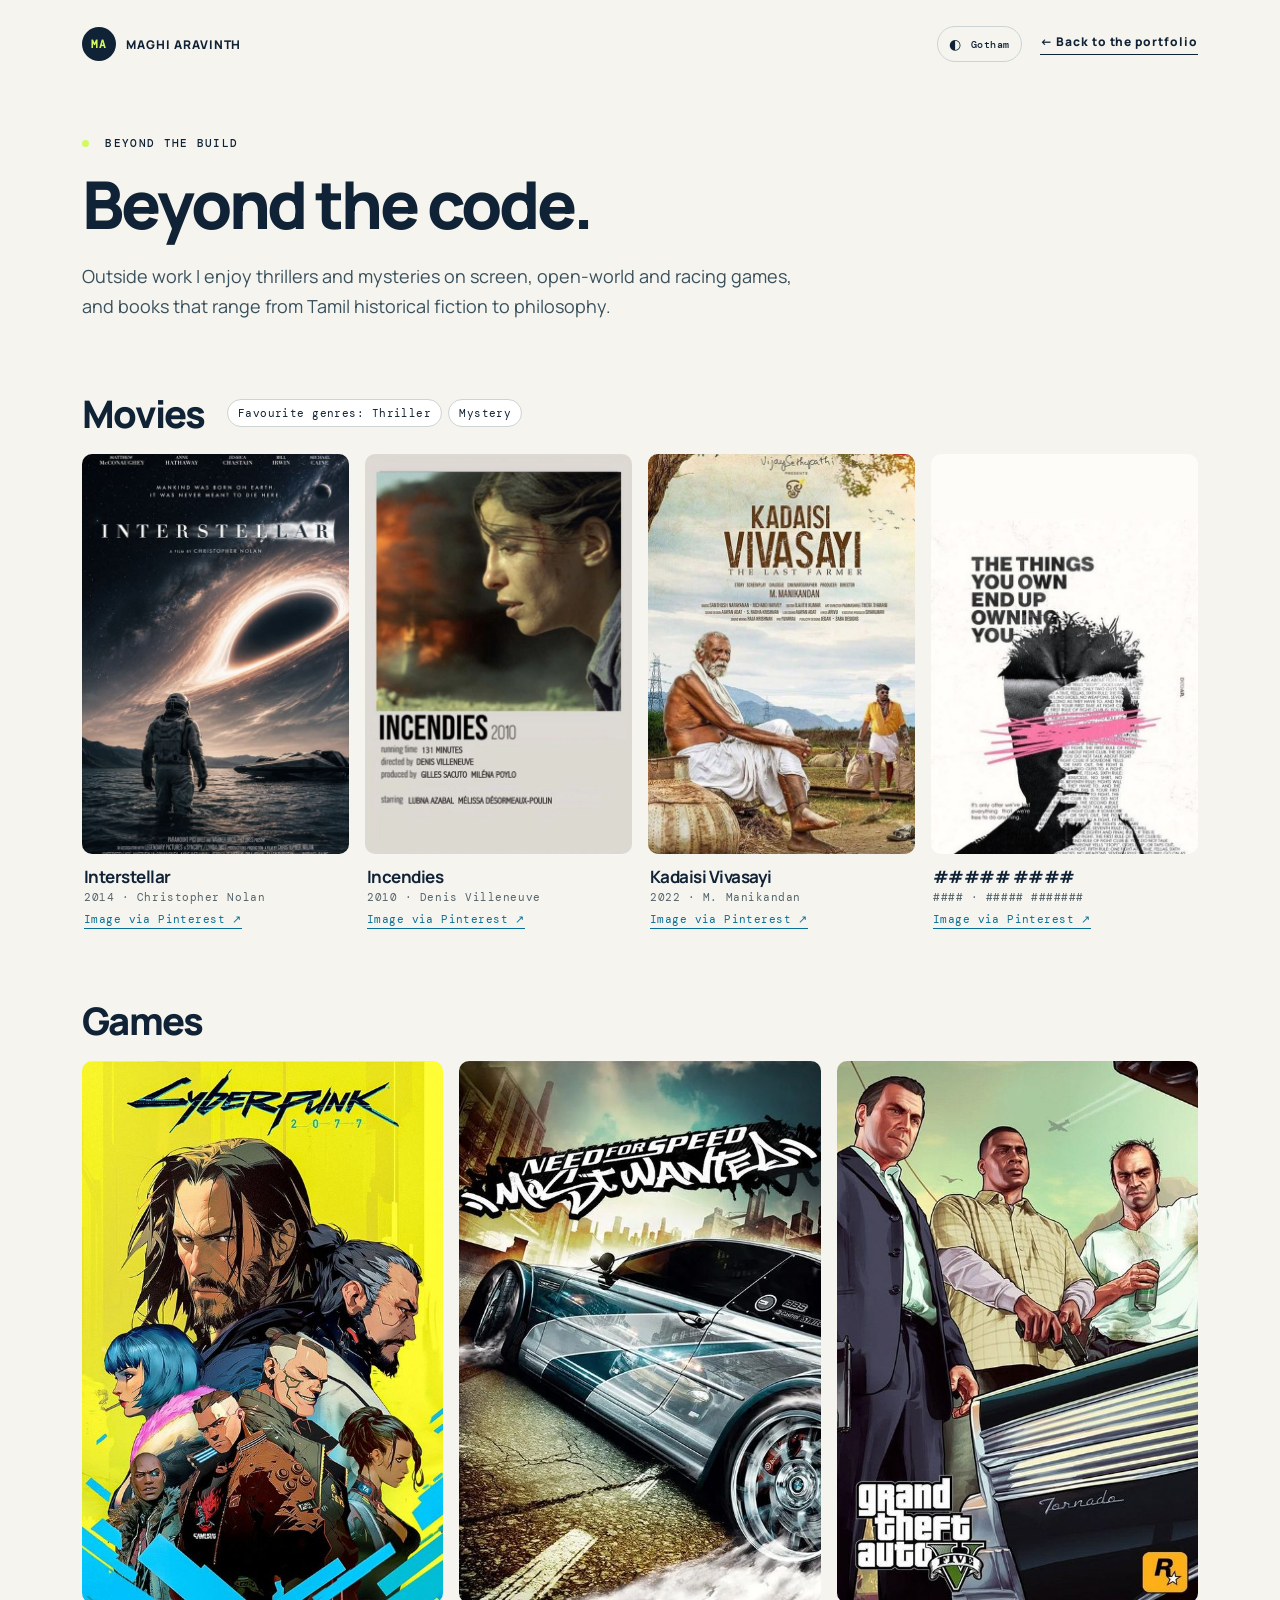
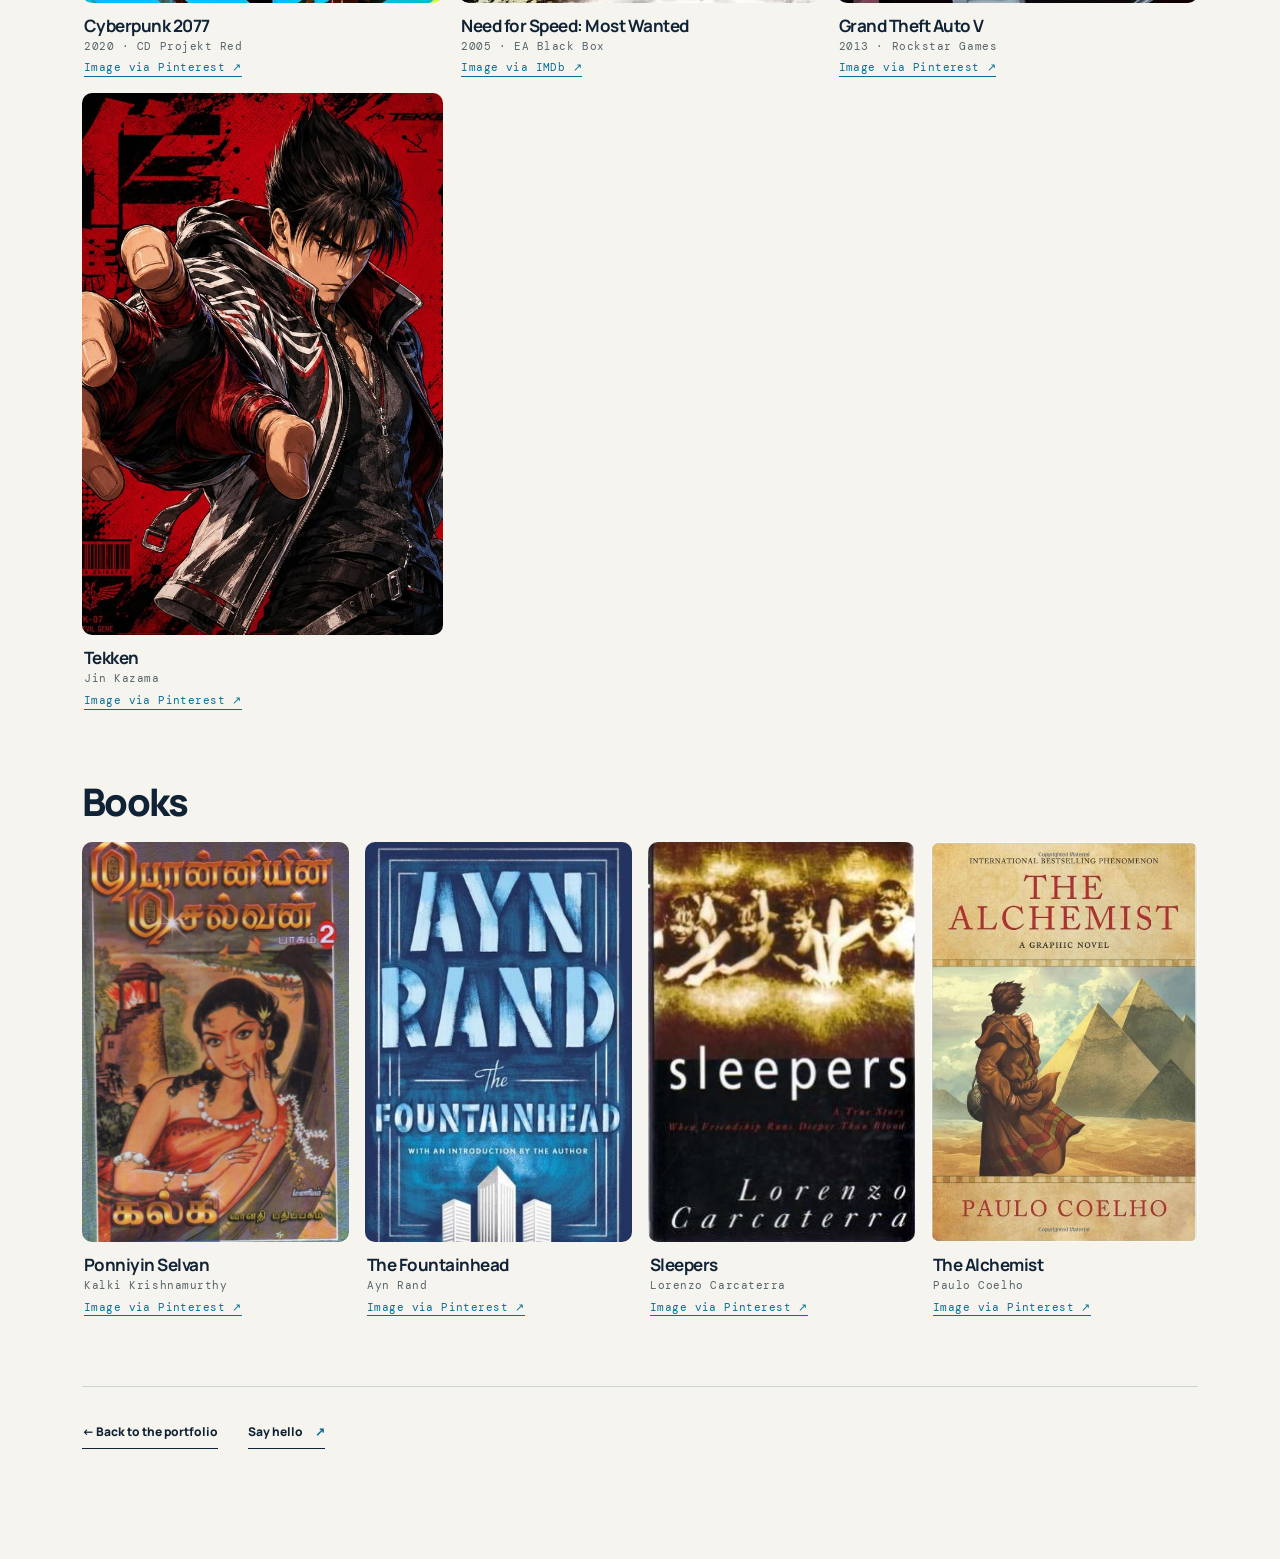
==== commit 80c3103a: "updated gotham inspired theme" ====
--- a/beyond.html
+++ b/beyond.html
@@ -11,11 +11,12 @@
   <link rel="preconnect" href="https://fonts.gstatic.com" crossorigin>
   <link href="https://fonts.googleapis.com/css2?family=DM+Mono:wght@400;500&family=Manrope:wght@400;500;600;700;800&display=swap" rel="stylesheet">
   <link rel="stylesheet" href="styles.css">
+  <script>if(localStorage.getItem("portfolio-theme")==="gotham")document.documentElement.dataset.theme="gotham"</script><script src="theme.js" defer></script>
 </head>
 <body>
   <header class="nav wrap">
     <a class="brand" href="index.html"><span>MA</span> MAGHI ARAVINTH</a>
-    <a class="nav-cta" href="index.html">← Back to the portfolio</a>
+    <div class="nav-actions"><button class="theme-toggle" type="button" aria-pressed="false" aria-label="Switch to Gotham theme"><span aria-hidden="true">◐</span> Gotham</button><a class="nav-cta" href="index.html">← Back to the portfolio</a></div>
   </header>
   <main class="cs wrap">
     <p class="eyebrow"><span></span> BEYOND THE BUILD</p>
@@ -24,7 +25,7 @@
 
     <section class="bx-sec"><div class="bx-h"><h2>Movies</h2><div class="chips"><span>Favourite genres: Thriller</span><span>Mystery</span></div></div><div class="cards c4"><figure class="mv"><div class="mv-img"><img src="images/interstellar.jpg" alt="Interstellar poster: an astronaut wading through shallow water towards a black hole in the sky." width="540" height="810" loading="lazy"></div><figcaption><h3>Interstellar</h3><p>2014 · Christopher Nolan</p><a class="cr" href="https://in.pinterest.com/pin/563442603406721822/" target="_blank" rel="noopener noreferrer" aria-label="Image source for Interstellar on Pinterest (opens in a new tab)">Image via Pinterest ↗</a></figcaption></figure><figure class="mv"><div class="mv-img"><img src="images/incendies.jpg" alt="Incendies poster: a woman in profile in front of a burning landscape." width="540" height="810" loading="lazy"></div><figcaption><h3>Incendies</h3><p>2010 · Denis Villeneuve</p><a class="cr" href="https://in.pinterest.com/pin/793055815657713321/" target="_blank" rel="noopener noreferrer" aria-label="Image source for Incendies on Pinterest (opens in a new tab)">Image via Pinterest ↗</a></figcaption></figure><figure class="mv"><div class="mv-img"><img src="images/kadaisi-vivasayi.jpg" alt="Kadaisi Vivasayi poster: an elderly farmer sitting under a tree beside a clay pot, with a man carrying bags behind him." width="540" height="810" loading="lazy"></div><figcaption><h3>Kadaisi Vivasayi</h3><p>2022 · M. Manikandan</p><a class="cr" href="https://in.pinterest.com/pin/368098969558217821/" target="_blank" rel="noopener noreferrer" aria-label="Image source for Kadaisi Vivasayi on Pinterest (opens in a new tab)">Image via Pinterest ↗</a></figcaption></figure><figure class="mv fc" tabindex="0" aria-label="A film poster with the title hidden. Remember the first rule."><div class="mv-img"><img src="images/poster-hidden.jpg" alt="Black and white poster of a man with a pink scribble across his eyes, with the words: the things you own end up owning you." width="540" height="810" loading="lazy"><span class="rule" aria-hidden="true">Remember the<br>first rule?</span></div><figcaption><h3 aria-hidden="true">##### ####</h3><p aria-hidden="true">#### · ##### #######</p><a class="cr" href="https://in.pinterest.com/pin/1135470124856347731/" target="_blank" rel="noopener noreferrer" aria-label="Image source for this poster on Pinterest (opens in a new tab)">Image via Pinterest ↗</a></figcaption></figure></div></section>
 
-    <section class="bx-sec"><div class="bx-h"><h2>Games</h2></div><div class="cards c3p"><figure class="mv"><div class="mv-img"><img src="images/cyberpunk-2077.jpg" alt="Cyberpunk 2077 artwork: a group of characters in a stylised illustration against a bright yellow background." width="540" height="810" loading="lazy"></div><figcaption><h3>Cyberpunk 2077</h3><p>2020 · CD Projekt Red</p><a class="cr" href="https://in.pinterest.com/pin/843862048954919383/" target="_blank" rel="noopener noreferrer" aria-label="Image source for Cyberpunk 2077 on Pinterest (opens in a new tab)">Image via Pinterest ↗</a></figcaption></figure><figure class="mv"><div class="mv-img"><img src="images/nfs-most-wanted.jpg" alt="Need for Speed: Most Wanted cover: a silver and teal BMW M3 sliding past an industrial skyline." width="540" height="810" loading="lazy"></div><figcaption><h3>Need for Speed: Most Wanted</h3><p>2005 · EA Black Box</p><a class="cr" href="https://www.imdb.com/title/tt0462448/" target="_blank" rel="noopener noreferrer" aria-label="Image source for Need for Speed: Most Wanted on IMDb (opens in a new tab)">Image via IMDb ↗</a></figcaption></figure><figure class="mv"><div class="mv-img"><img src="images/gta-v.jpg" alt="Grand Theft Auto V artwork: three characters standing beside a vintage car under a hazy sky." width="540" height="810" loading="lazy"></div><figcaption><h3>Grand Theft Auto V</h3><p>2013 · Rockstar Games</p><a class="cr" href="https://in.pinterest.com/pin/934989572634845534/" target="_blank" rel="noopener noreferrer" aria-label="Image source for Grand Theft Auto V on Pinterest (opens in a new tab)">Image via Pinterest ↗</a></figcaption></figure></div></section>
+    <section class="bx-sec"><div class="bx-h"><h2>Games</h2></div><div class="cards c3"><figure class="mv"><div class="mv-img"><img src="images/cyberpunk-2077.jpg" alt="Cyberpunk 2077 artwork: a group of characters in a stylised illustration against a bright yellow background." width="540" height="810" loading="lazy"></div><figcaption><h3>Cyberpunk 2077</h3><p>2020 · CD Projekt Red</p><a class="cr" href="https://in.pinterest.com/pin/843862048954919383/" target="_blank" rel="noopener noreferrer">Image via Pinterest ↗</a></figcaption></figure><figure class="mv"><div class="mv-img"><img src="images/nfs-most-wanted.jpg" alt="Need for Speed: Most Wanted cover: a silver and teal BMW M3 sliding past an industrial skyline." width="540" height="810" loading="lazy"></div><figcaption><h3>Need for Speed: Most Wanted</h3><p>2005 · EA Black Box</p><a class="cr" href="https://www.imdb.com/title/tt0462448/" target="_blank" rel="noopener noreferrer">Image via IMDb ↗</a></figcaption></figure><figure class="mv"><div class="mv-img"><img src="images/gta-v.jpg" alt="Grand Theft Auto V artwork: three characters standing beside a vintage car under a hazy sky." width="540" height="810" loading="lazy"></div><figcaption><h3>Grand Theft Auto V</h3><p>2013 · Rockstar Games</p><a class="cr" href="https://in.pinterest.com/pin/934989572634845534/" target="_blank" rel="noopener noreferrer">Image via Pinterest ↗</a></figcaption></figure><figure class="mv"><div class="mv-img"><img src="images/jin.jpg" alt="Jin Kazama promotional artwork in red and black." width="735" height="918" loading="lazy"></div><figcaption><h3>Tekken</h3><p>Jin Kazama</p><a class="cr" href="http://in.pinterest.com/pin/1092334084650388957/" target="_blank" rel="noopener noreferrer">Image via Pinterest ↗</a></figcaption></figure></div></section>
 
     <section class="bx-sec"><div class="bx-h"><h2>Books</h2></div><div class="cards c4"><figure class="mv"><div class="mv-img"><img src="images/ponniyin-selvan.jpg" alt="Cover of Ponniyin Selvan, part 2, by Kalki: an illustrated woman resting her chin on her hand beside a boat, with a burning lighthouse and sailing ships behind her." width="540" height="810" loading="lazy"></div><figcaption><h3>Ponniyin Selvan</h3><p>Kalki Krishnamurthy</p><a class="cr" href="https://in.pinterest.com/pin/27232772716890191/" target="_blank" rel="noopener noreferrer" aria-label="Image source for Ponniyin Selvan cover on Pinterest (opens in a new tab)">Image via Pinterest ↗</a></figcaption></figure><figure class="mv"><div class="mv-img"><img src="images/the-fountainhead.jpg" alt="Cover of The Fountainhead by Ayn Rand: large pale blue lettering above three white skyscrapers on a dark blue background." width="383" height="574" loading="lazy"></div><figcaption><h3>The Fountainhead</h3><p>Ayn Rand</p><a class="cr" href="https://in.pinterest.com/pin/754775218813076335/" target="_blank" rel="noopener noreferrer" aria-label="Image source for The Fountainhead cover on Pinterest (opens in a new tab)">Image via Pinterest ↗</a></figcaption></figure><figure class="mv"><div class="mv-img"><img src="images/sleepers.jpg" alt="Cover of Sleepers by Lorenzo Carcaterra: four boys lying on grass above the title." width="266" height="399" loading="lazy"></div><figcaption><h3>Sleepers</h3><p>Lorenzo Carcaterra</p><a class="cr" href="https://in.pinterest.com/pin/35043703330834588/" target="_blank" rel="noopener noreferrer" aria-label="Image source for Sleepers cover on Pinterest (opens in a new tab)">Image via Pinterest ↗</a></figcaption></figure><figure class="mv"><div class="mv-img"><img src="images/the-alchemist.jpg" alt="Cover of The Alchemist by Paulo Coelho, a graphic novel edition: a hooded figure looking towards the pyramids in the desert." width="514" height="771" loading="lazy"></div><figcaption><h3>The Alchemist</h3><p>Paulo Coelho</p><a class="cr" href="https://in.pinterest.com/pin/599541769120318719/" target="_blank" rel="noopener noreferrer" aria-label="Image source for The Alchemist cover on Pinterest (opens in a new tab)">Image via Pinterest ↗</a></figcaption></figure></div></section>
 
--- a/styles.css
+++ b/styles.css
@@ -119,3 +119,7 @@
 
 .fc .rule{background:rgba(16,34,53,.93)}
 .fc:hover .rule,.fc:focus .rule,.fc:focus-within .rule{opacity:1}
+
+/* Prominent personal section and optional Gotham-inspired night theme. */
+.nav-actions{display:flex;align-items:center;gap:18px}.theme-toggle{appearance:none;border:1px solid var(--line);border-radius:999px;background:transparent;color:var(--text);padding:8px 11px;font:500 10px 'DM Mono',ui-monospace,monospace;letter-spacing:.05em;cursor:pointer}.theme-toggle:hover{background:var(--ink);color:var(--acid);border-color:var(--ink)}.theme-toggle span{font-size:14px;vertical-align:-1px;margin-right:3px}.skill-rail{padding-top:104px}.skill-rail>div{display:flex;flex-wrap:wrap;gap:8px;border-top:1px solid var(--line);border-bottom:1px solid var(--line);padding:18px 0}.skill-rail span{font:500 11px 'DM Mono',ui-monospace,monospace;letter-spacing:.05em;padding:6px 9px;border:1px solid var(--line);border-radius:99px}.beyond-feature{margin-top:118px;margin-bottom:8px;background:var(--ink);border-radius:12px;color:#fff;padding:64px;display:grid;grid-template-columns:1.15fr .85fr;gap:70px;overflow:hidden;position:relative}.beyond-feature:after{content:"";width:360px;height:360px;position:absolute;right:-120px;top:-170px;border-radius:50%;background:radial-gradient(circle at 50% 55%,#d4f862 0 4%,transparent 4.5% 16%,rgba(101,199,236,.65) 16.5% 17%,transparent 17.5% 30%,rgba(212,248,98,.35) 30.5% 31%,transparent 31.5%);opacity:.8}.beyond-feature-copy,.beyond-feature-picks{position:relative;z-index:1}.beyond-feature .eyebrow{color:#b9d0d8}.beyond-feature h2{font-size:clamp(38px,4.7vw,63px);letter-spacing:-.055em;line-height:1;margin:0}.beyond-feature-copy>p:not(.eyebrow){max-width:540px;font-size:15px;line-height:1.75;color:#cfe0e5;margin:24px 0 28px}.beyond-feature .button.primary{background:var(--acid);color:var(--ink)}.beyond-feature .button.primary b{color:var(--link)}.beyond-feature-picks{border-top:1px solid rgba(207,224,229,.3);align-self:end}.beyond-feature-picks>div{padding:17px 0;border-bottom:1px solid rgba(207,224,229,.3);display:flex;justify-content:space-between;align-items:center;gap:16px}.beyond-feature-picks small{font:10px 'DM Mono',ui-monospace,monospace;letter-spacing:.08em;color:var(--acid)}.beyond-feature-picks b{text-align:right;font-size:16px;line-height:1.2;letter-spacing:-.035em}
+html[data-theme="gotham"]{--text:#f1f0e8;--ink:#0b0e12;--paper:#12161c;--card:#1a2028;--link:#83c9ff;--soft:#c0c9cf;--muted:#b4bdc3;--line:#3b4650;color-scheme:dark}html[data-theme="gotham"] .page-glow{opacity:.12}html[data-theme="gotham"] .glow-one{background:#166d9d}html[data-theme="gotham"] .glow-two{background:#c59a27}html[data-theme="gotham"] .signal-card,html[data-theme="gotham"] .contact,html[data-theme="gotham"] .resilience-art{background:#080b10}html[data-theme="gotham"] .batch-art{background:#bf9223;color:#111820}html[data-theme="gotham"] .batch-tags{color:#19232b}html[data-theme="gotham"] .pipeline i{border-color:#bf9223;background:#111820}html[data-theme="gotham"] .pipeline i:nth-child(3){border-color:#111820;background:transparent}html[data-theme="gotham"] .case-card,html[data-theme="gotham"] .tool{box-shadow:0 12px 26px -22px #000}html[data-theme="gotham"] .beyond-feature{background:linear-gradient(130deg,#080b10,#18212a)}html[data-theme="gotham"] .theme-toggle{border-color:#c59a27;color:#f4d978}html[data-theme="gotham"] .theme-toggle:hover{background:#c59a27;color:#080b10}@media(max-width:800px){.nav-actions{gap:10px}.theme-toggle{font-size:9px;padding:7px 9px}.skill-rail{padding-top:76px}.beyond-feature{margin-top:82px;padding:38px 26px;grid-template-columns:1fr;gap:42px}.beyond-feature:after{right:-230px}.beyond-feature h2{font-size:43px}}
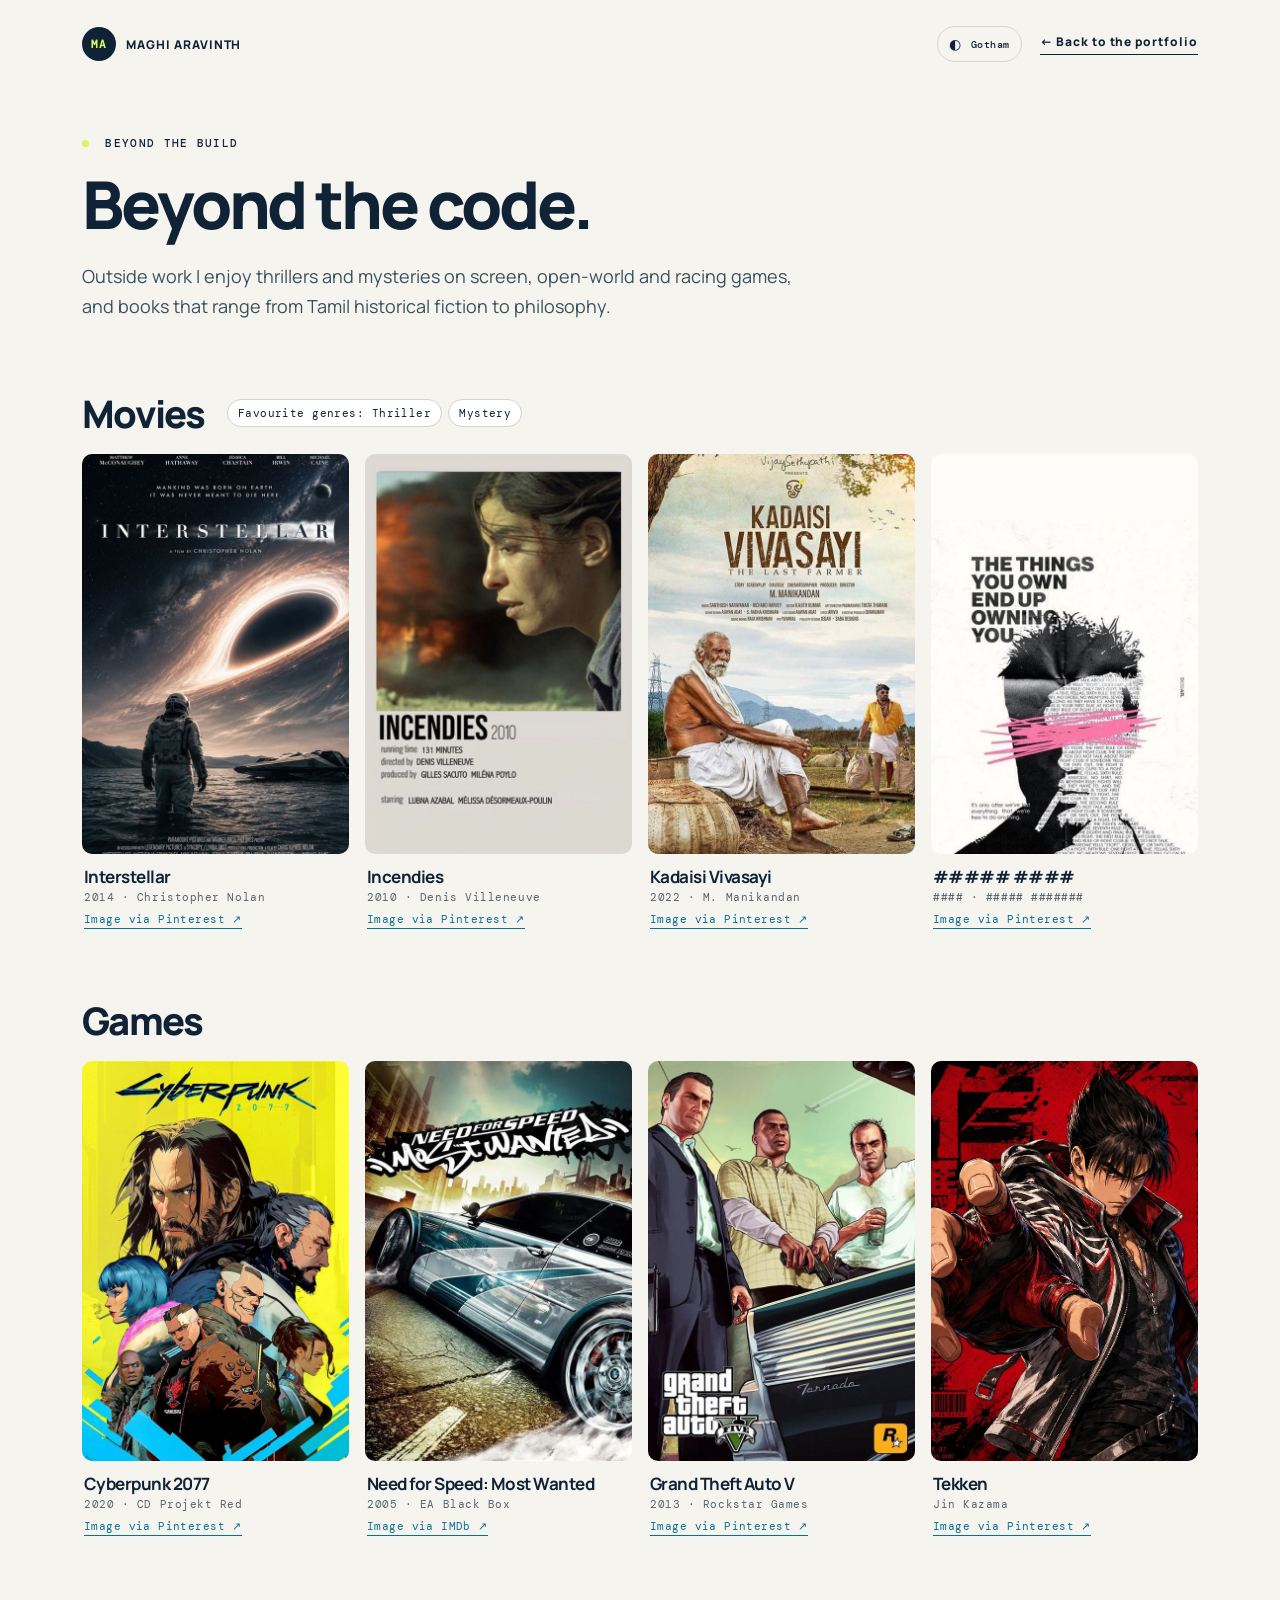
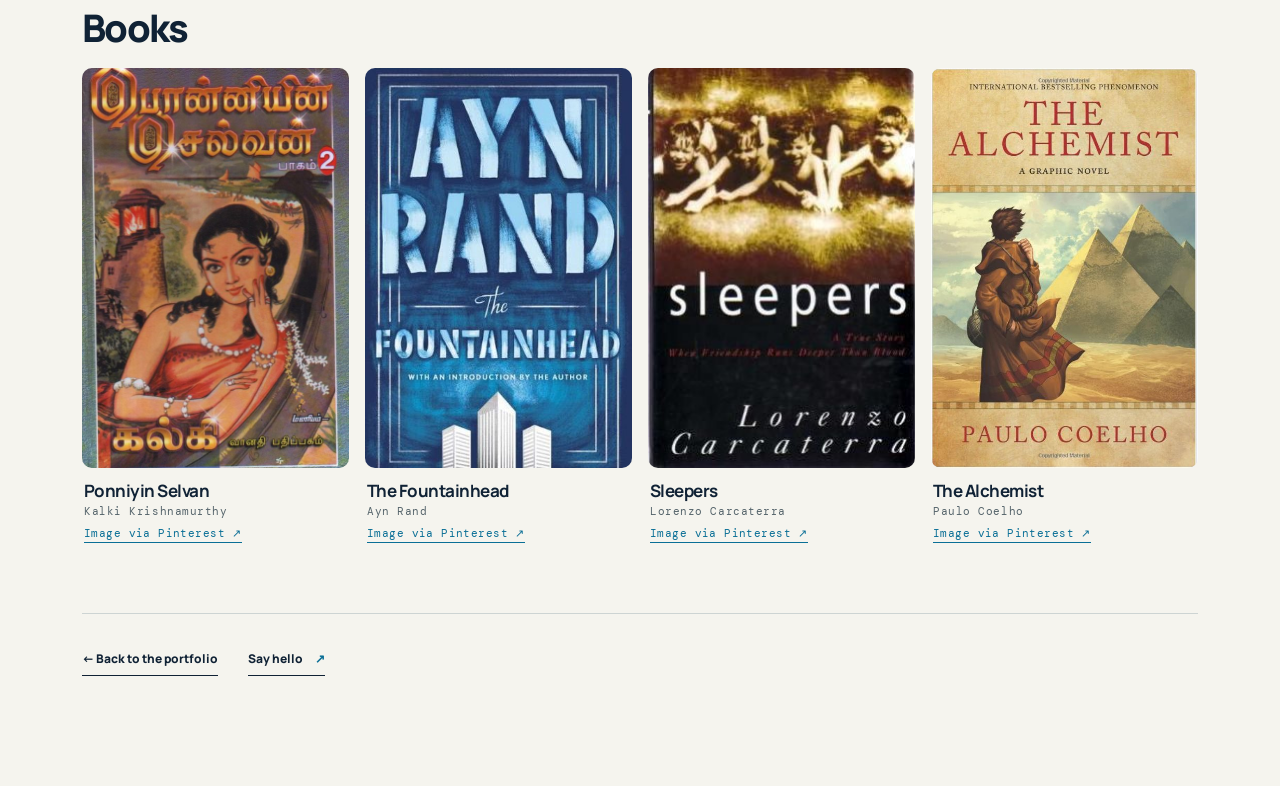
==== commit c0990d24: "gotham update" ====
--- a/beyond.html
+++ b/beyond.html
@@ -25,7 +25,7 @@
 
     <section class="bx-sec"><div class="bx-h"><h2>Movies</h2><div class="chips"><span>Favourite genres: Thriller</span><span>Mystery</span></div></div><div class="cards c4"><figure class="mv"><div class="mv-img"><img src="images/interstellar.jpg" alt="Interstellar poster: an astronaut wading through shallow water towards a black hole in the sky." width="540" height="810" loading="lazy"></div><figcaption><h3>Interstellar</h3><p>2014 · Christopher Nolan</p><a class="cr" href="https://in.pinterest.com/pin/563442603406721822/" target="_blank" rel="noopener noreferrer" aria-label="Image source for Interstellar on Pinterest (opens in a new tab)">Image via Pinterest ↗</a></figcaption></figure><figure class="mv"><div class="mv-img"><img src="images/incendies.jpg" alt="Incendies poster: a woman in profile in front of a burning landscape." width="540" height="810" loading="lazy"></div><figcaption><h3>Incendies</h3><p>2010 · Denis Villeneuve</p><a class="cr" href="https://in.pinterest.com/pin/793055815657713321/" target="_blank" rel="noopener noreferrer" aria-label="Image source for Incendies on Pinterest (opens in a new tab)">Image via Pinterest ↗</a></figcaption></figure><figure class="mv"><div class="mv-img"><img src="images/kadaisi-vivasayi.jpg" alt="Kadaisi Vivasayi poster: an elderly farmer sitting under a tree beside a clay pot, with a man carrying bags behind him." width="540" height="810" loading="lazy"></div><figcaption><h3>Kadaisi Vivasayi</h3><p>2022 · M. Manikandan</p><a class="cr" href="https://in.pinterest.com/pin/368098969558217821/" target="_blank" rel="noopener noreferrer" aria-label="Image source for Kadaisi Vivasayi on Pinterest (opens in a new tab)">Image via Pinterest ↗</a></figcaption></figure><figure class="mv fc" tabindex="0" aria-label="A film poster with the title hidden. Remember the first rule."><div class="mv-img"><img src="images/poster-hidden.jpg" alt="Black and white poster of a man with a pink scribble across his eyes, with the words: the things you own end up owning you." width="540" height="810" loading="lazy"><span class="rule" aria-hidden="true">Remember the<br>first rule?</span></div><figcaption><h3 aria-hidden="true">##### ####</h3><p aria-hidden="true">#### · ##### #######</p><a class="cr" href="https://in.pinterest.com/pin/1135470124856347731/" target="_blank" rel="noopener noreferrer" aria-label="Image source for this poster on Pinterest (opens in a new tab)">Image via Pinterest ↗</a></figcaption></figure></div></section>
 
-    <section class="bx-sec"><div class="bx-h"><h2>Games</h2></div><div class="cards c3"><figure class="mv"><div class="mv-img"><img src="images/cyberpunk-2077.jpg" alt="Cyberpunk 2077 artwork: a group of characters in a stylised illustration against a bright yellow background." width="540" height="810" loading="lazy"></div><figcaption><h3>Cyberpunk 2077</h3><p>2020 · CD Projekt Red</p><a class="cr" href="https://in.pinterest.com/pin/843862048954919383/" target="_blank" rel="noopener noreferrer">Image via Pinterest ↗</a></figcaption></figure><figure class="mv"><div class="mv-img"><img src="images/nfs-most-wanted.jpg" alt="Need for Speed: Most Wanted cover: a silver and teal BMW M3 sliding past an industrial skyline." width="540" height="810" loading="lazy"></div><figcaption><h3>Need for Speed: Most Wanted</h3><p>2005 · EA Black Box</p><a class="cr" href="https://www.imdb.com/title/tt0462448/" target="_blank" rel="noopener noreferrer">Image via IMDb ↗</a></figcaption></figure><figure class="mv"><div class="mv-img"><img src="images/gta-v.jpg" alt="Grand Theft Auto V artwork: three characters standing beside a vintage car under a hazy sky." width="540" height="810" loading="lazy"></div><figcaption><h3>Grand Theft Auto V</h3><p>2013 · Rockstar Games</p><a class="cr" href="https://in.pinterest.com/pin/934989572634845534/" target="_blank" rel="noopener noreferrer">Image via Pinterest ↗</a></figcaption></figure><figure class="mv"><div class="mv-img"><img src="images/jin.jpg" alt="Jin Kazama promotional artwork in red and black." width="735" height="918" loading="lazy"></div><figcaption><h3>Tekken</h3><p>Jin Kazama</p><a class="cr" href="http://in.pinterest.com/pin/1092334084650388957/" target="_blank" rel="noopener noreferrer">Image via Pinterest ↗</a></figcaption></figure></div></section>
+    <section class="bx-sec"><div class="bx-h"><h2>Games</h2></div><div class="cards c4"><figure class="mv"><div class="mv-img"><img src="images/cyberpunk-2077.jpg" alt="Cyberpunk 2077 artwork: a group of characters in a stylised illustration against a bright yellow background." width="540" height="810" loading="lazy"></div><figcaption><h3>Cyberpunk 2077</h3><p>2020 · CD Projekt Red</p><a class="cr" href="https://in.pinterest.com/pin/843862048954919383/" target="_blank" rel="noopener noreferrer">Image via Pinterest ↗</a></figcaption></figure><figure class="mv"><div class="mv-img"><img src="images/nfs-most-wanted.jpg" alt="Need for Speed: Most Wanted cover: a silver and teal BMW M3 sliding past an industrial skyline." width="540" height="810" loading="lazy"></div><figcaption><h3>Need for Speed: Most Wanted</h3><p>2005 · EA Black Box</p><a class="cr" href="https://www.imdb.com/title/tt0462448/" target="_blank" rel="noopener noreferrer">Image via IMDb ↗</a></figcaption></figure><figure class="mv"><div class="mv-img"><img src="images/gta-v.jpg" alt="Grand Theft Auto V artwork: three characters standing beside a vintage car under a hazy sky." width="540" height="810" loading="lazy"></div><figcaption><h3>Grand Theft Auto V</h3><p>2013 · Rockstar Games</p><a class="cr" href="https://in.pinterest.com/pin/934989572634845534/" target="_blank" rel="noopener noreferrer">Image via Pinterest ↗</a></figcaption></figure><figure class="mv"><div class="mv-img"><img src="images/jin.jpg" alt="Jin Kazama promotional artwork in red and black." width="735" height="918" loading="lazy"></div><figcaption><h3>Tekken</h3><p>Jin Kazama</p><a class="cr" href="http://in.pinterest.com/pin/1092334084650388957/" target="_blank" rel="noopener noreferrer">Image via Pinterest ↗</a></figcaption></figure></div></section>
 
     <section class="bx-sec"><div class="bx-h"><h2>Books</h2></div><div class="cards c4"><figure class="mv"><div class="mv-img"><img src="images/ponniyin-selvan.jpg" alt="Cover of Ponniyin Selvan, part 2, by Kalki: an illustrated woman resting her chin on her hand beside a boat, with a burning lighthouse and sailing ships behind her." width="540" height="810" loading="lazy"></div><figcaption><h3>Ponniyin Selvan</h3><p>Kalki Krishnamurthy</p><a class="cr" href="https://in.pinterest.com/pin/27232772716890191/" target="_blank" rel="noopener noreferrer" aria-label="Image source for Ponniyin Selvan cover on Pinterest (opens in a new tab)">Image via Pinterest ↗</a></figcaption></figure><figure class="mv"><div class="mv-img"><img src="images/the-fountainhead.jpg" alt="Cover of The Fountainhead by Ayn Rand: large pale blue lettering above three white skyscrapers on a dark blue background." width="383" height="574" loading="lazy"></div><figcaption><h3>The Fountainhead</h3><p>Ayn Rand</p><a class="cr" href="https://in.pinterest.com/pin/754775218813076335/" target="_blank" rel="noopener noreferrer" aria-label="Image source for The Fountainhead cover on Pinterest (opens in a new tab)">Image via Pinterest ↗</a></figcaption></figure><figure class="mv"><div class="mv-img"><img src="images/sleepers.jpg" alt="Cover of Sleepers by Lorenzo Carcaterra: four boys lying on grass above the title." width="266" height="399" loading="lazy"></div><figcaption><h3>Sleepers</h3><p>Lorenzo Carcaterra</p><a class="cr" href="https://in.pinterest.com/pin/35043703330834588/" target="_blank" rel="noopener noreferrer" aria-label="Image source for Sleepers cover on Pinterest (opens in a new tab)">Image via Pinterest ↗</a></figcaption></figure><figure class="mv"><div class="mv-img"><img src="images/the-alchemist.jpg" alt="Cover of The Alchemist by Paulo Coelho, a graphic novel edition: a hooded figure looking towards the pyramids in the desert." width="514" height="771" loading="lazy"></div><figcaption><h3>The Alchemist</h3><p>Paulo Coelho</p><a class="cr" href="https://in.pinterest.com/pin/599541769120318719/" target="_blank" rel="noopener noreferrer" aria-label="Image source for The Alchemist cover on Pinterest (opens in a new tab)">Image via Pinterest ↗</a></figcaption></figure></div></section>
 
--- a/styles.css
+++ b/styles.css
@@ -122,4 +122,7 @@
 
 /* Prominent personal section and optional Gotham-inspired night theme. */
 .nav-actions{display:flex;align-items:center;gap:18px}.theme-toggle{appearance:none;border:1px solid var(--line);border-radius:999px;background:transparent;color:var(--text);padding:8px 11px;font:500 10px 'DM Mono',ui-monospace,monospace;letter-spacing:.05em;cursor:pointer}.theme-toggle:hover{background:var(--ink);color:var(--acid);border-color:var(--ink)}.theme-toggle span{font-size:14px;vertical-align:-1px;margin-right:3px}.skill-rail{padding-top:104px}.skill-rail>div{display:flex;flex-wrap:wrap;gap:8px;border-top:1px solid var(--line);border-bottom:1px solid var(--line);padding:18px 0}.skill-rail span{font:500 11px 'DM Mono',ui-monospace,monospace;letter-spacing:.05em;padding:6px 9px;border:1px solid var(--line);border-radius:99px}.beyond-feature{margin-top:118px;margin-bottom:8px;background:var(--ink);border-radius:12px;color:#fff;padding:64px;display:grid;grid-template-columns:1.15fr .85fr;gap:70px;overflow:hidden;position:relative}.beyond-feature:after{content:"";width:360px;height:360px;position:absolute;right:-120px;top:-170px;border-radius:50%;background:radial-gradient(circle at 50% 55%,#d4f862 0 4%,transparent 4.5% 16%,rgba(101,199,236,.65) 16.5% 17%,transparent 17.5% 30%,rgba(212,248,98,.35) 30.5% 31%,transparent 31.5%);opacity:.8}.beyond-feature-copy,.beyond-feature-picks{position:relative;z-index:1}.beyond-feature .eyebrow{color:#b9d0d8}.beyond-feature h2{font-size:clamp(38px,4.7vw,63px);letter-spacing:-.055em;line-height:1;margin:0}.beyond-feature-copy>p:not(.eyebrow){max-width:540px;font-size:15px;line-height:1.75;color:#cfe0e5;margin:24px 0 28px}.beyond-feature .button.primary{background:var(--acid);color:var(--ink)}.beyond-feature .button.primary b{color:var(--link)}.beyond-feature-picks{border-top:1px solid rgba(207,224,229,.3);align-self:end}.beyond-feature-picks>div{padding:17px 0;border-bottom:1px solid rgba(207,224,229,.3);display:flex;justify-content:space-between;align-items:center;gap:16px}.beyond-feature-picks small{font:10px 'DM Mono',ui-monospace,monospace;letter-spacing:.08em;color:var(--acid)}.beyond-feature-picks b{text-align:right;font-size:16px;line-height:1.2;letter-spacing:-.035em}
-html[data-theme="gotham"]{--text:#f1f0e8;--ink:#0b0e12;--paper:#12161c;--card:#1a2028;--link:#83c9ff;--soft:#c0c9cf;--muted:#b4bdc3;--line:#3b4650;color-scheme:dark}html[data-theme="gotham"] .page-glow{opacity:.12}html[data-theme="gotham"] .glow-one{background:#166d9d}html[data-theme="gotham"] .glow-two{background:#c59a27}html[data-theme="gotham"] .signal-card,html[data-theme="gotham"] .contact,html[data-theme="gotham"] .resilience-art{background:#080b10}html[data-theme="gotham"] .batch-art{background:#bf9223;color:#111820}html[data-theme="gotham"] .batch-tags{color:#19232b}html[data-theme="gotham"] .pipeline i{border-color:#bf9223;background:#111820}html[data-theme="gotham"] .pipeline i:nth-child(3){border-color:#111820;background:transparent}html[data-theme="gotham"] .case-card,html[data-theme="gotham"] .tool{box-shadow:0 12px 26px -22px #000}html[data-theme="gotham"] .beyond-feature{background:linear-gradient(130deg,#080b10,#18212a)}html[data-theme="gotham"] .theme-toggle{border-color:#c59a27;color:#f4d978}html[data-theme="gotham"] .theme-toggle:hover{background:#c59a27;color:#080b10}@media(max-width:800px){.nav-actions{gap:10px}.theme-toggle{font-size:9px;padding:7px 9px}.skill-rail{padding-top:76px}.beyond-feature{margin-top:82px;padding:38px 26px;grid-template-columns:1fr;gap:42px}.beyond-feature:after{right:-230px}.beyond-feature h2{font-size:43px}}
+html[data-theme="gotham"]{--text:#f1f2f3;--ink:#050607;--paper:#030405;--card:#0b0e12;--link:#8bd3ff;--soft:#c4c9ce;--muted:#a6afb7;--line:#20262d;color-scheme:dark}html[data-theme="gotham"] body{background:radial-gradient(circle 360px at var(--spotlight-x,50%) var(--spotlight-y,25%),rgba(83,148,190,.16),rgba(18,31,43,.07) 28%,transparent 64%),#030405;background-attachment:fixed}html[data-theme="gotham"] .page-glow{opacity:0}html[data-theme="gotham"] .signal-card,html[data-theme="gotham"] .contact,html[data-theme="gotham"] .resilience-art{background:#020304}html[data-theme="gotham"] .batch-art{background:#b9891e;color:#090b0d}html[data-theme="gotham"] .batch-tags{color:#111820}html[data-theme="gotham"] .pipeline i{border-color:#b9891e;background:#050607}html[data-theme="gotham"] .pipeline i:nth-child(3){border-color:#050607;background:transparent}html[data-theme="gotham"] .case-card{box-shadow:0 16px 34px -25px #000}html[data-theme="gotham"] .beyond-feature{background:linear-gradient(130deg,#020304,#0b1118)}html[data-theme="gotham"] .theme-toggle{border-color:#d4a72c;color:#f2d370}html[data-theme="gotham"] .theme-toggle:hover{background:#d4a72c;color:#030405}@media(max-width:800px){.nav-actions{gap:10px}.theme-toggle{font-size:9px;padding:7px 9px}.beyond-feature{margin-top:82px;padding:38px 26px;grid-template-columns:1fr;gap:42px}.beyond-feature:after{right:-230px}.beyond-feature h2{font-size:43px}}
+html[data-theme="gotham"] body,html[data-theme="gotham"] body *{cursor:none!important}html[data-theme="gotham"] body:before{content:"🦇";position:fixed;z-index:20;pointer-events:none;left:var(--spotlight-x,50%);top:var(--spotlight-y,25%);translate:-50% -50%;font-size:30px;line-height:1;color:rgba(212,167,44,.88);filter:drop-shadow(0 0 14px rgba(212,167,44,.62));mix-blend-mode:screen}.nav-actions{justify-content:flex-end;white-space:nowrap}.beyond-feature-picks>div{min-height:70px}@media(max-width:800px){html[data-theme="gotham"] body:before{font-size:24px}.nav-actions{margin-left:auto}.beyond-feature-picks>div{min-height:0}}
+/* Shared vertical rhythm for the personal-story sequence. */
+.about{padding-bottom:72px}.beyond-feature{margin-top:0;margin-bottom:112px}@media(max-width:800px){.about{padding-bottom:56px}.beyond-feature{margin-top:0;margin-bottom:72px}}
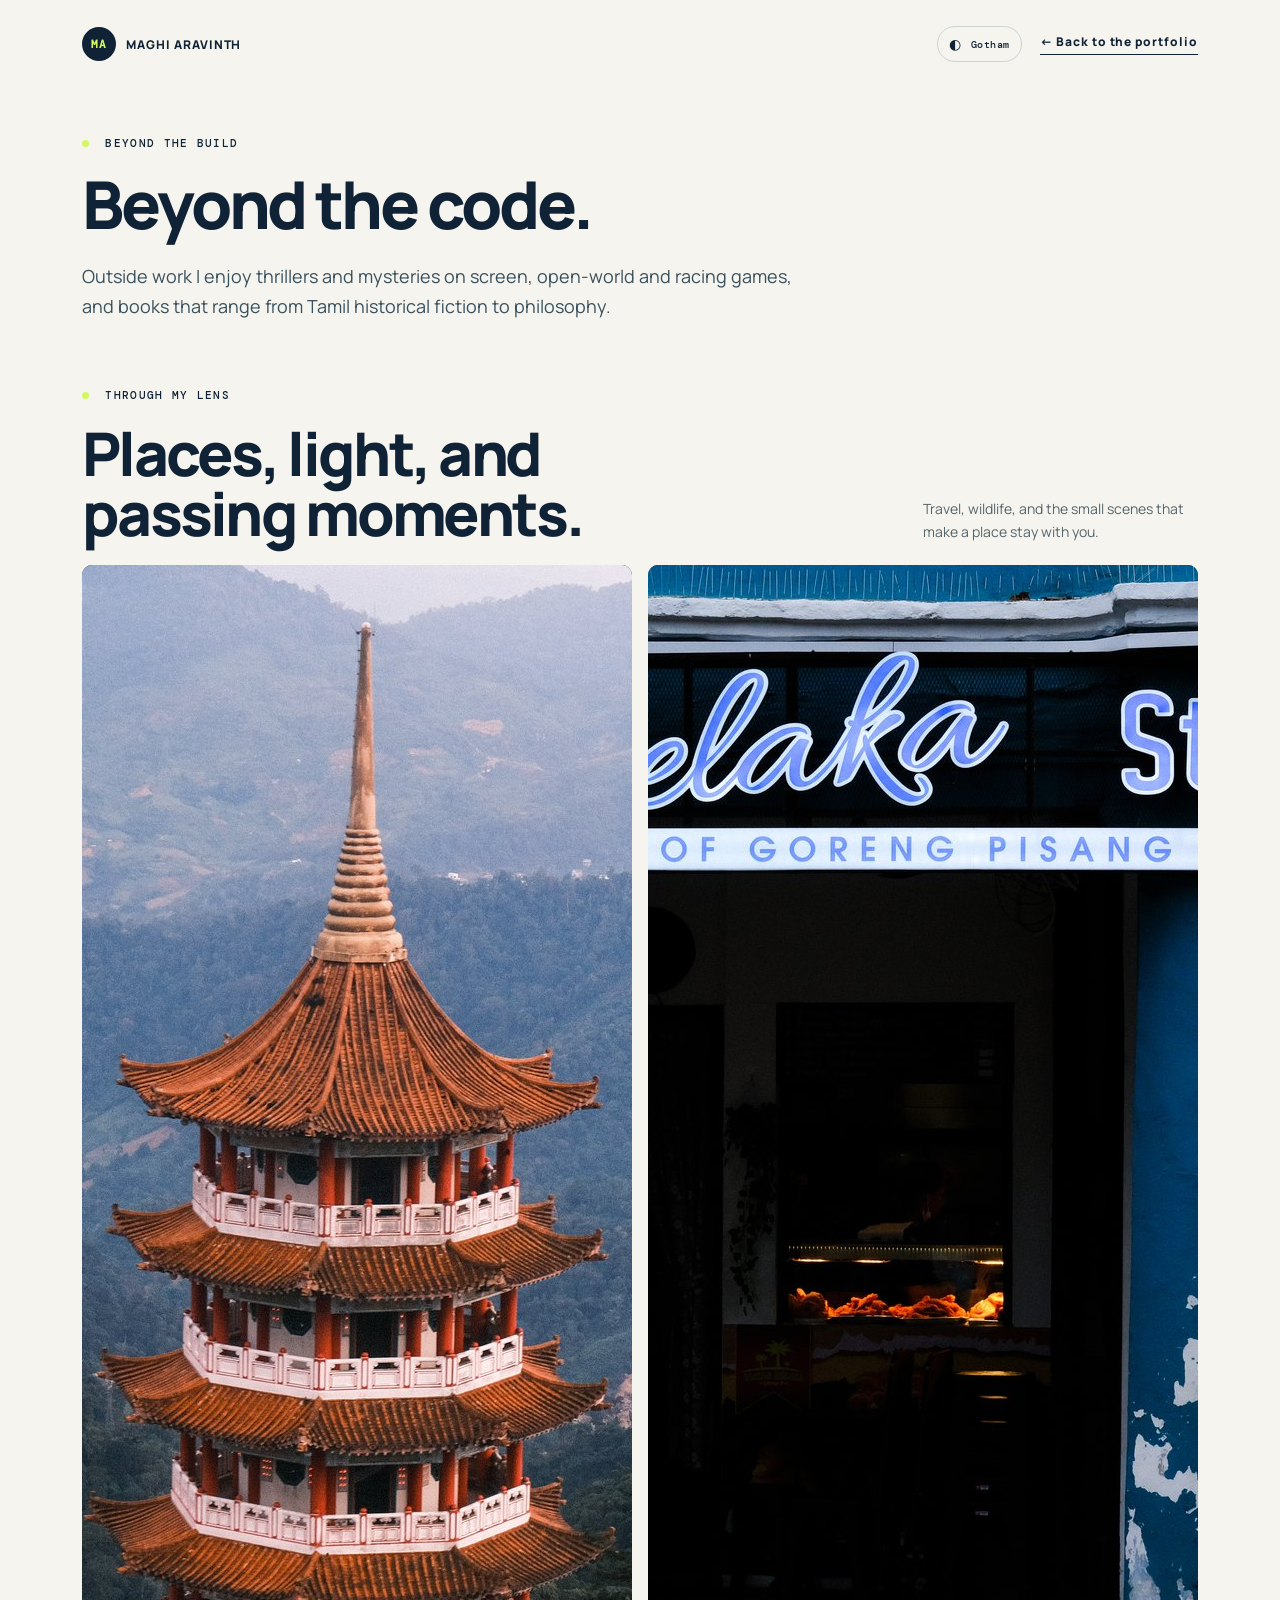
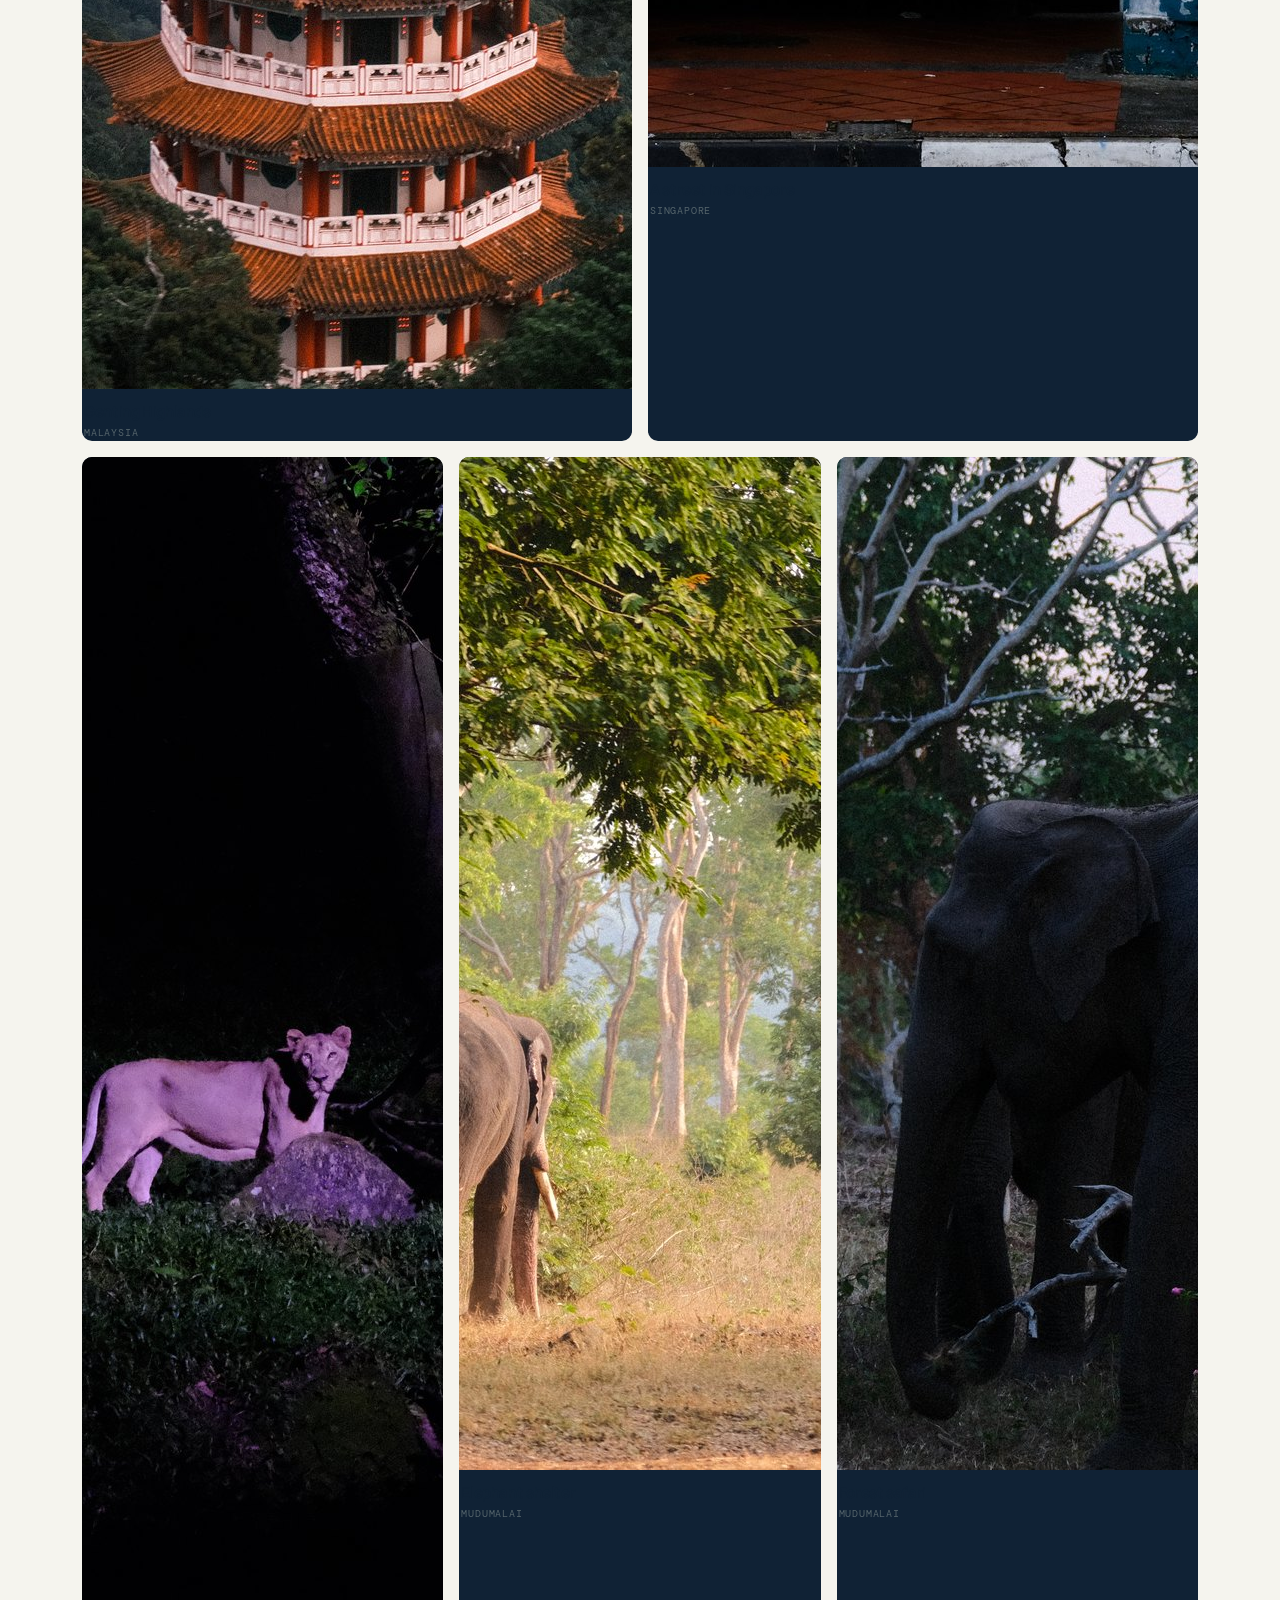
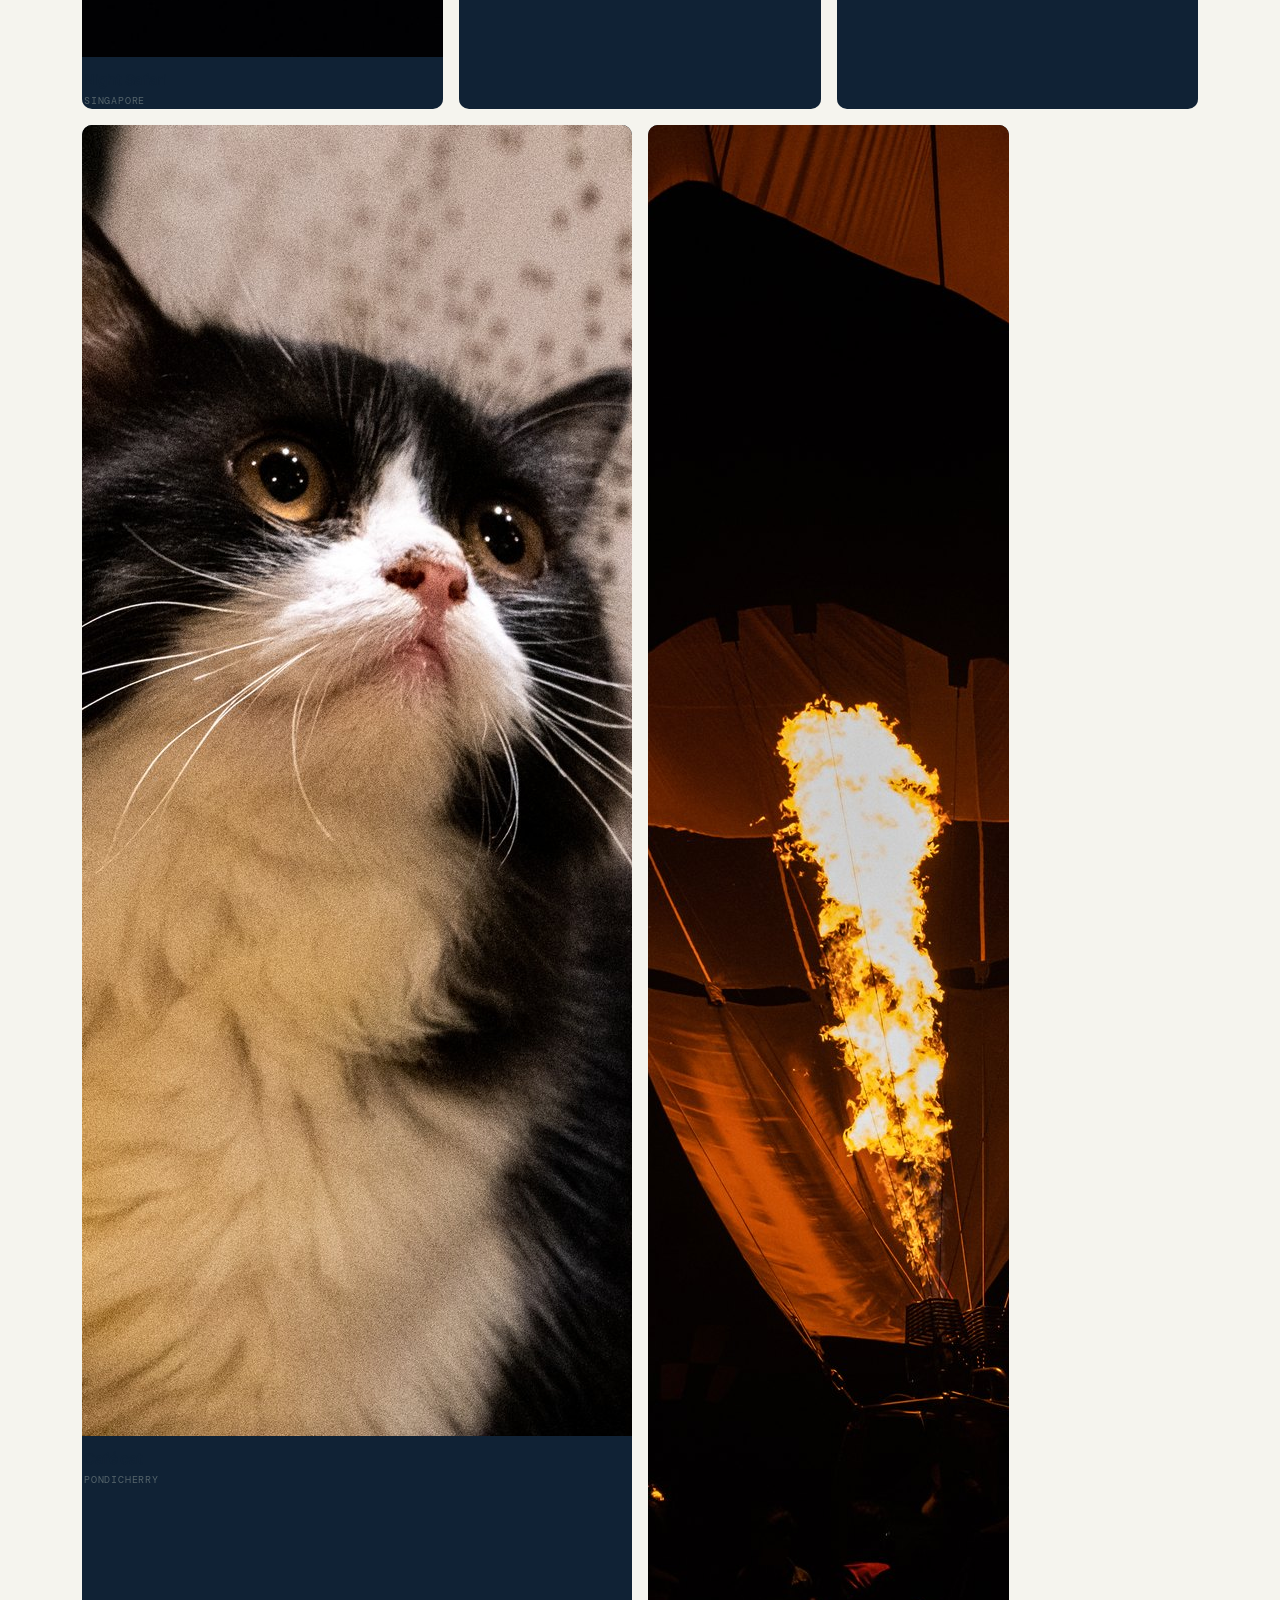
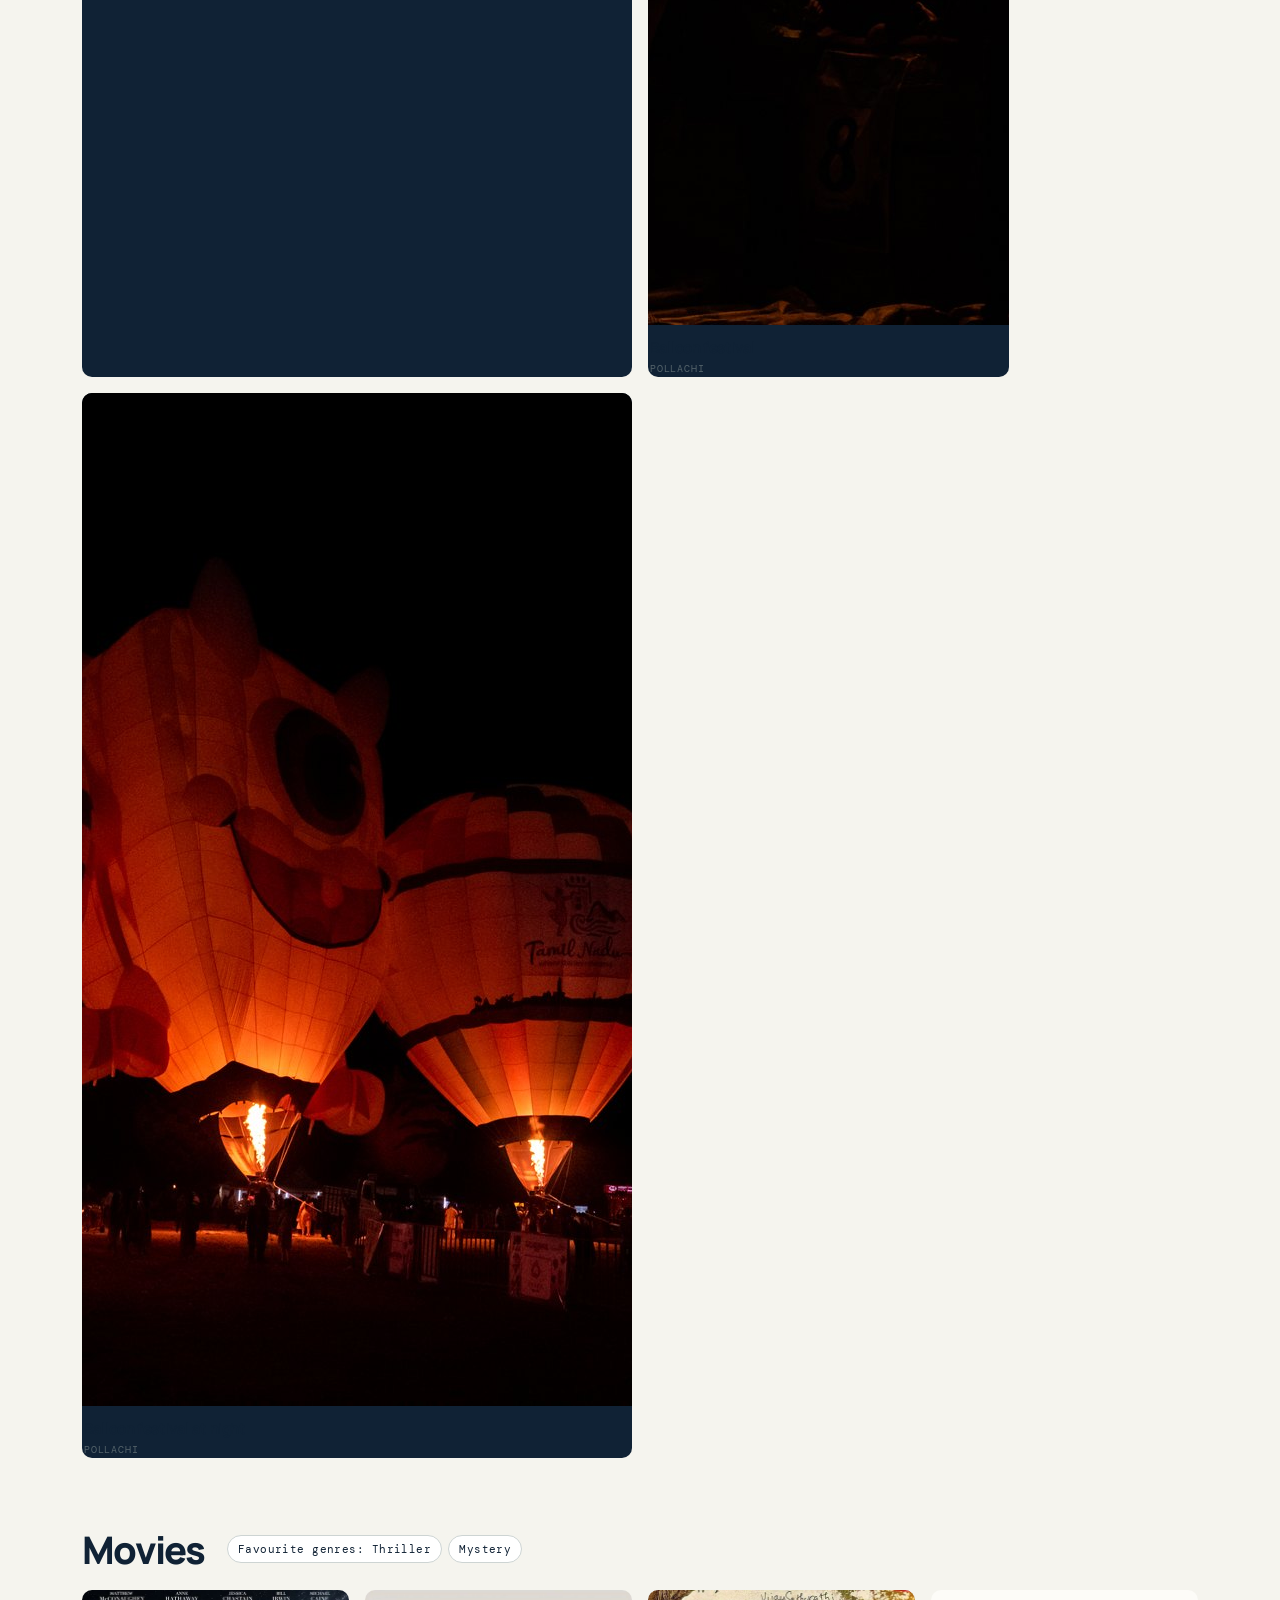
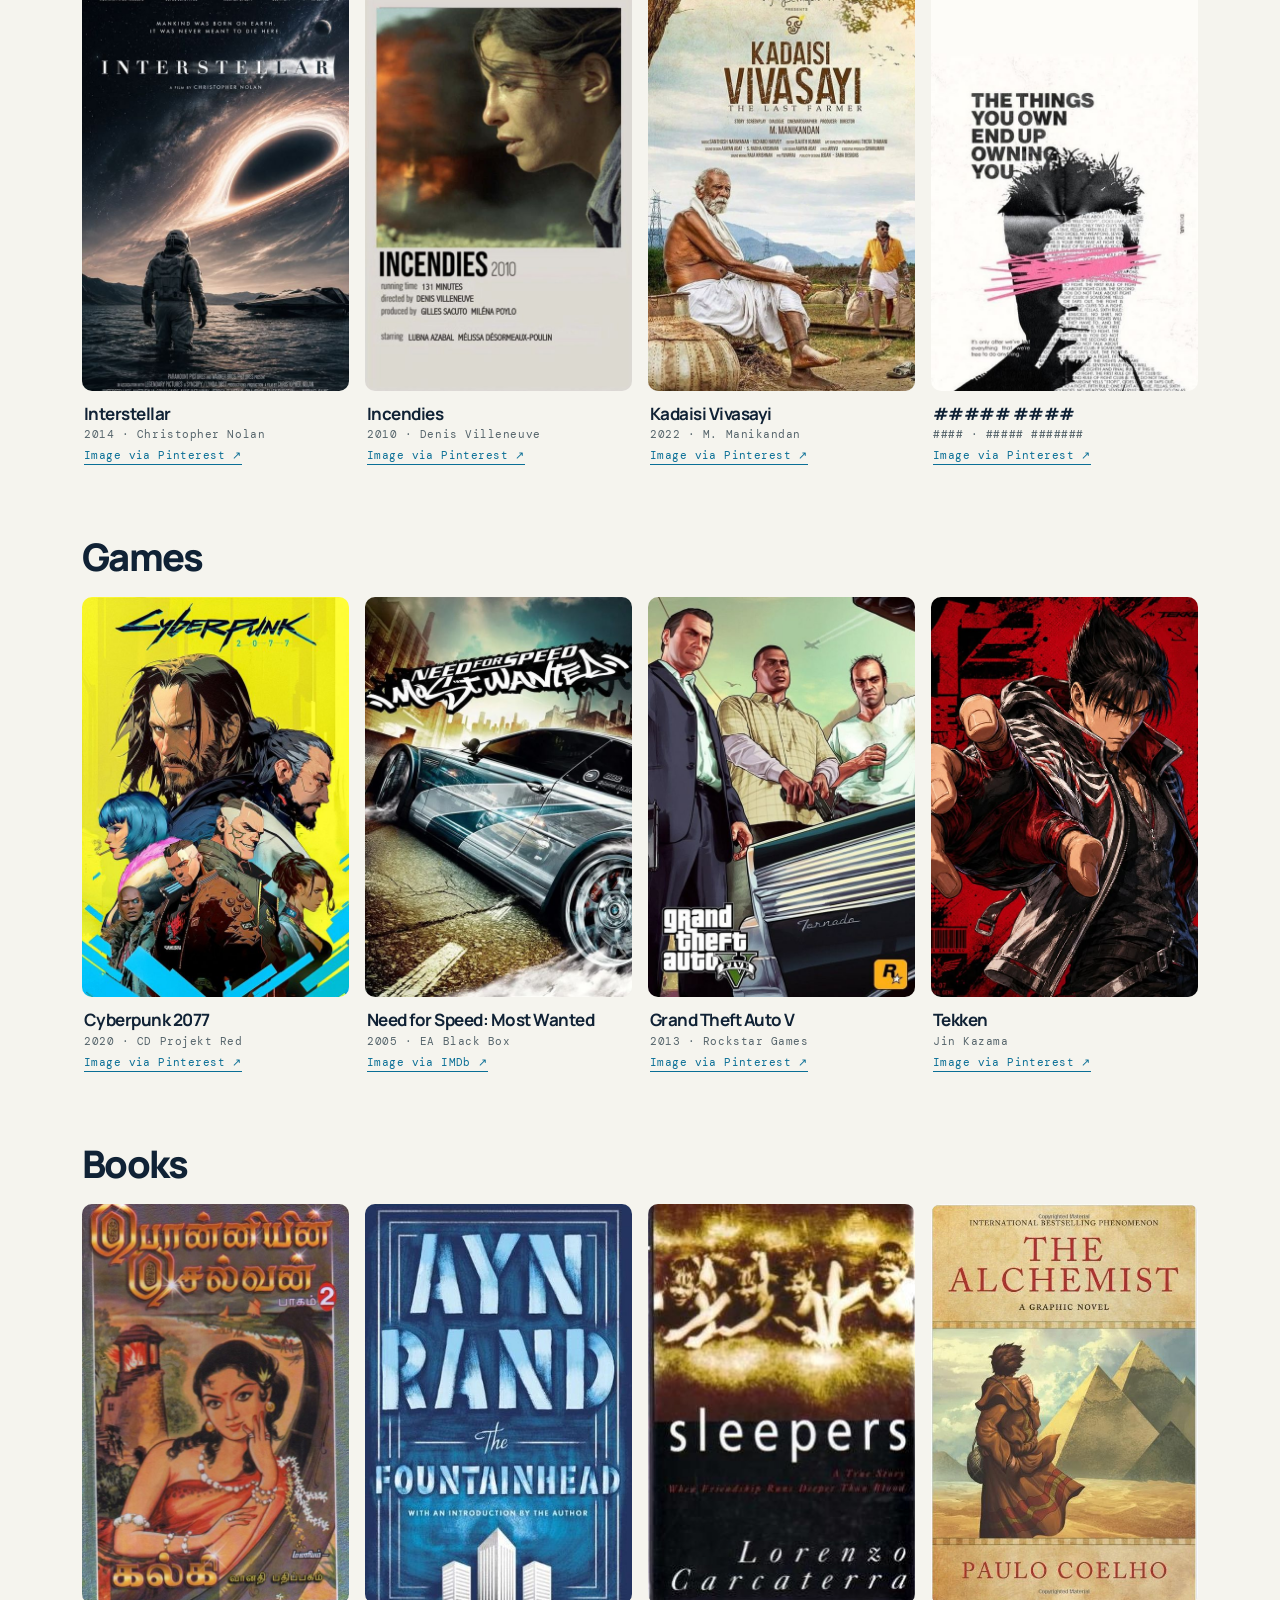
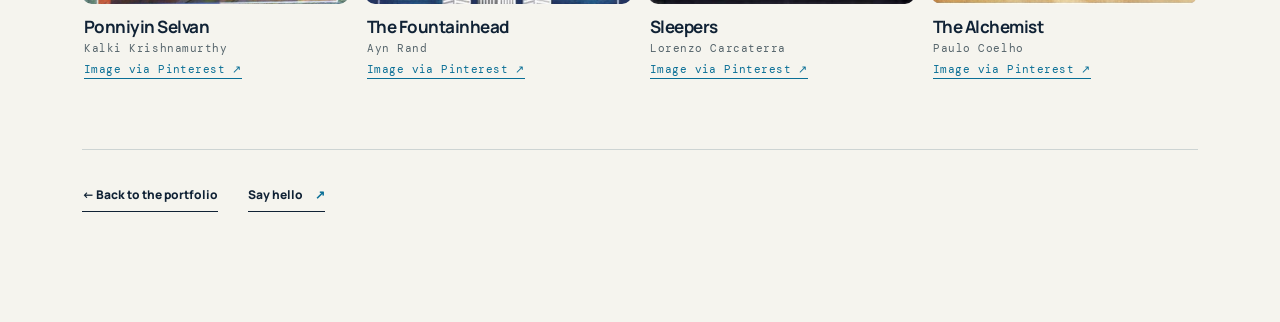
==== commit 28d1e8f2: "photography changes added" ====
--- a/beyond.html
+++ b/beyond.html
@@ -23,6 +23,20 @@
     <h1 class="cs-title">Beyond the code.</h1>
     <p class="cs-lede">Outside work I enjoy thrillers and mysteries on screen, open-world and racing games, and books that range from Tamil historical fiction to philosophy.</p>
 
+    <section class="bx-sec photo-section" id="photography">
+      <div class="bx-h photo-heading"><div><p class="eyebrow"><span></span> THROUGH MY LENS</p><h2>Places, light, and passing moments.</h2></div><p>Travel, wildlife, and the small scenes that make a place stay with you.</p></div>
+      <div class="photo-grid">
+        <figure class="photo photo-wide"><img src="images/photo-genting-highlands.jpg" alt="A pagoda tower above the forested hills of Genting Highlands." width="1800" height="1424" loading="lazy"><figcaption><h3>Genting Highlands</h3><p>Malaysia</p></figcaption></figure>
+        <figure class="photo photo-wide"><img src="images/photo-singapore-street.jpg" alt="A neon-lit street scene in Singapore." width="1800" height="1202" loading="lazy"><figcaption><h3>A street in Singapore</h3><p>Singapore</p></figcaption></figure>
+        <figure class="photo"><img src="images/photo-singapore-night-safari.jpg" alt="A lion illuminated at the Night Safari in Singapore." width="1800" height="1200" loading="lazy"><figcaption><h3>Night Safari</h3><p>Singapore</p></figcaption></figure>
+        <figure class="photo"><img src="images/photo-mudumalai-elephants.jpg" alt="Elephants and their handlers beneath a large tree at a Mudumalai shelter." width="1800" height="1013" loading="lazy"><figcaption><h3>Elephant shelter</h3><p>Mudumalai</p></figcaption></figure>
+        <figure class="photo"><img src="images/photo-mudumalai-safari.jpg" alt="Elephants moving through the trees on a forest safari in Mudumalai." width="1800" height="1013" loading="lazy"><figcaption><h3>Forest safari</h3><p>Mudumalai</p></figcaption></figure>
+        <figure class="photo photo-wide"><img src="images/photo-pondicherry-cat.jpg" alt="Close-up portrait of a black and white cat at a café in Pondicherry." width="1800" height="1311" loading="lazy"><figcaption><h3>Café cat</h3><p>Pondicherry</p></figcaption></figure>
+        <figure class="photo photo-tall"><img src="images/photo-pollachi-balloon-flame.jpg" alt="A hot-air balloon glowing from its burner flame at the Pollachi balloon festival." width="1371" height="1800" loading="lazy"><figcaption><h3>Balloon festival</h3><p>Pollachi</p></figcaption></figure>
+        <figure class="photo photo-wide"><img src="images/photo-pollachi-balloons.jpg" alt="Many illuminated hot-air balloons at night during the Pollachi balloon festival." width="1800" height="1013" loading="lazy"><figcaption><h3>Balloon festival at night</h3><p>Pollachi</p></figcaption></figure>
+      </div>
+    </section>
+
     <section class="bx-sec"><div class="bx-h"><h2>Movies</h2><div class="chips"><span>Favourite genres: Thriller</span><span>Mystery</span></div></div><div class="cards c4"><figure class="mv"><div class="mv-img"><img src="images/interstellar.jpg" alt="Interstellar poster: an astronaut wading through shallow water towards a black hole in the sky." width="540" height="810" loading="lazy"></div><figcaption><h3>Interstellar</h3><p>2014 · Christopher Nolan</p><a class="cr" href="https://in.pinterest.com/pin/563442603406721822/" target="_blank" rel="noopener noreferrer" aria-label="Image source for Interstellar on Pinterest (opens in a new tab)">Image via Pinterest ↗</a></figcaption></figure><figure class="mv"><div class="mv-img"><img src="images/incendies.jpg" alt="Incendies poster: a woman in profile in front of a burning landscape." width="540" height="810" loading="lazy"></div><figcaption><h3>Incendies</h3><p>2010 · Denis Villeneuve</p><a class="cr" href="https://in.pinterest.com/pin/793055815657713321/" target="_blank" rel="noopener noreferrer" aria-label="Image source for Incendies on Pinterest (opens in a new tab)">Image via Pinterest ↗</a></figcaption></figure><figure class="mv"><div class="mv-img"><img src="images/kadaisi-vivasayi.jpg" alt="Kadaisi Vivasayi poster: an elderly farmer sitting under a tree beside a clay pot, with a man carrying bags behind him." width="540" height="810" loading="lazy"></div><figcaption><h3>Kadaisi Vivasayi</h3><p>2022 · M. Manikandan</p><a class="cr" href="https://in.pinterest.com/pin/368098969558217821/" target="_blank" rel="noopener noreferrer" aria-label="Image source for Kadaisi Vivasayi on Pinterest (opens in a new tab)">Image via Pinterest ↗</a></figcaption></figure><figure class="mv fc" tabindex="0" aria-label="A film poster with the title hidden. Remember the first rule."><div class="mv-img"><img src="images/poster-hidden.jpg" alt="Black and white poster of a man with a pink scribble across his eyes, with the words: the things you own end up owning you." width="540" height="810" loading="lazy"><span class="rule" aria-hidden="true">Remember the<br>first rule?</span></div><figcaption><h3 aria-hidden="true">##### ####</h3><p aria-hidden="true">#### · ##### #######</p><a class="cr" href="https://in.pinterest.com/pin/1135470124856347731/" target="_blank" rel="noopener noreferrer" aria-label="Image source for this poster on Pinterest (opens in a new tab)">Image via Pinterest ↗</a></figcaption></figure></div></section>
 
     <section class="bx-sec"><div class="bx-h"><h2>Games</h2></div><div class="cards c4"><figure class="mv"><div class="mv-img"><img src="images/cyberpunk-2077.jpg" alt="Cyberpunk 2077 artwork: a group of characters in a stylised illustration against a bright yellow background." width="540" height="810" loading="lazy"></div><figcaption><h3>Cyberpunk 2077</h3><p>2020 · CD Projekt Red</p><a class="cr" href="https://in.pinterest.com/pin/843862048954919383/" target="_blank" rel="noopener noreferrer">Image via Pinterest ↗</a></figcaption></figure><figure class="mv"><div class="mv-img"><img src="images/nfs-most-wanted.jpg" alt="Need for Speed: Most Wanted cover: a silver and teal BMW M3 sliding past an industrial skyline." width="540" height="810" loading="lazy"></div><figcaption><h3>Need for Speed: Most Wanted</h3><p>2005 · EA Black Box</p><a class="cr" href="https://www.imdb.com/title/tt0462448/" target="_blank" rel="noopener noreferrer">Image via IMDb ↗</a></figcaption></figure><figure class="mv"><div class="mv-img"><img src="images/gta-v.jpg" alt="Grand Theft Auto V artwork: three characters standing beside a vintage car under a hazy sky." width="540" height="810" loading="lazy"></div><figcaption><h3>Grand Theft Auto V</h3><p>2013 · Rockstar Games</p><a class="cr" href="https://in.pinterest.com/pin/934989572634845534/" target="_blank" rel="noopener noreferrer">Image via Pinterest ↗</a></figcaption></figure><figure class="mv"><div class="mv-img"><img src="images/jin.jpg" alt="Jin Kazama promotional artwork in red and black." width="735" height="918" loading="lazy"></div><figcaption><h3>Tekken</h3><p>Jin Kazama</p><a class="cr" href="http://in.pinterest.com/pin/1092334084650388957/" target="_blank" rel="noopener noreferrer">Image via Pinterest ↗</a></figcaption></figure></div></section>
--- a/styles.css
+++ b/styles.css
@@ -126,3 +126,6 @@
 html[data-theme="gotham"] body,html[data-theme="gotham"] body *{cursor:none!important}html[data-theme="gotham"] body:before{content:"🦇";position:fixed;z-index:20;pointer-events:none;left:var(--spotlight-x,50%);top:var(--spotlight-y,25%);translate:-50% -50%;font-size:30px;line-height:1;color:rgba(212,167,44,.88);filter:drop-shadow(0 0 14px rgba(212,167,44,.62));mix-blend-mode:screen}.nav-actions{justify-content:flex-end;white-space:nowrap}.beyond-feature-picks>div{min-height:70px}@media(max-width:800px){html[data-theme="gotham"] body:before{font-size:24px}.nav-actions{margin-left:auto}.beyond-feature-picks>div{min-height:0}}
 /* Shared vertical rhythm for the personal-story sequence. */
 .about{padding-bottom:72px}.beyond-feature{margin-top:0;margin-bottom:112px}@media(max-width:800px){.about{padding-bottom:56px}.beyond-feature{margin-top:0;margin-bottom:72px}}
+
+/* Personal photography is deliberately roomy: landscape and portrait frames keep their own pace. */
+.photo-section{margin-top:66px}.photo-heading{justify-content:space-between;align-items:end}.photo-heading h2{max-width:570px;font-size:clamp(38px,4.7vw,62px)}.photo-heading>p{max-width:275px;margin:0;color:var(--muted);font-size:14px;line-height:1.65}.photo-grid{display:grid;grid-template-columns:repeat(12,minmax(0,1fr));gap:16px}.photo{grid-column:span 4;overflow:hidden;margin:0;border-radius:10px;background:var(--ink)}.photo-wide{grid-column:span 6}.photo img{display:block;width:100%;aspect-ratio:4/3;object-fit:cover;transition:transform .45s ease}.photo-wide img{aspect-ratio:16/10}.photo-tall img{aspect-ratio:3/4}.photo:hover img{transform:scale(1.035)}.photo figcaption{padding:12px 2px 2px}.photo h3{margin:0;color:var(--text);font-size:15px;letter-spacing:-.025em}.photo p{margin:4px 0 0;color:var(--muted);font:10px 'DM Mono',ui-monospace,monospace;letter-spacing:.08em;text-transform:uppercase}@media(max-width:800px){.photo{grid-column:span 6}.photo-wide{grid-column:span 12}}@media(max-width:560px){.photo-grid{grid-template-columns:1fr;gap:22px}.photo,.photo-wide{grid-column:auto}.photo-heading{align-items:start}.photo-heading>p{max-width:340px}.photo img,.photo-wide img{aspect-ratio:4/3}.photo-tall img{aspect-ratio:3/4}}@media(prefers-reduced-motion:reduce){.photo img{transition:none}}
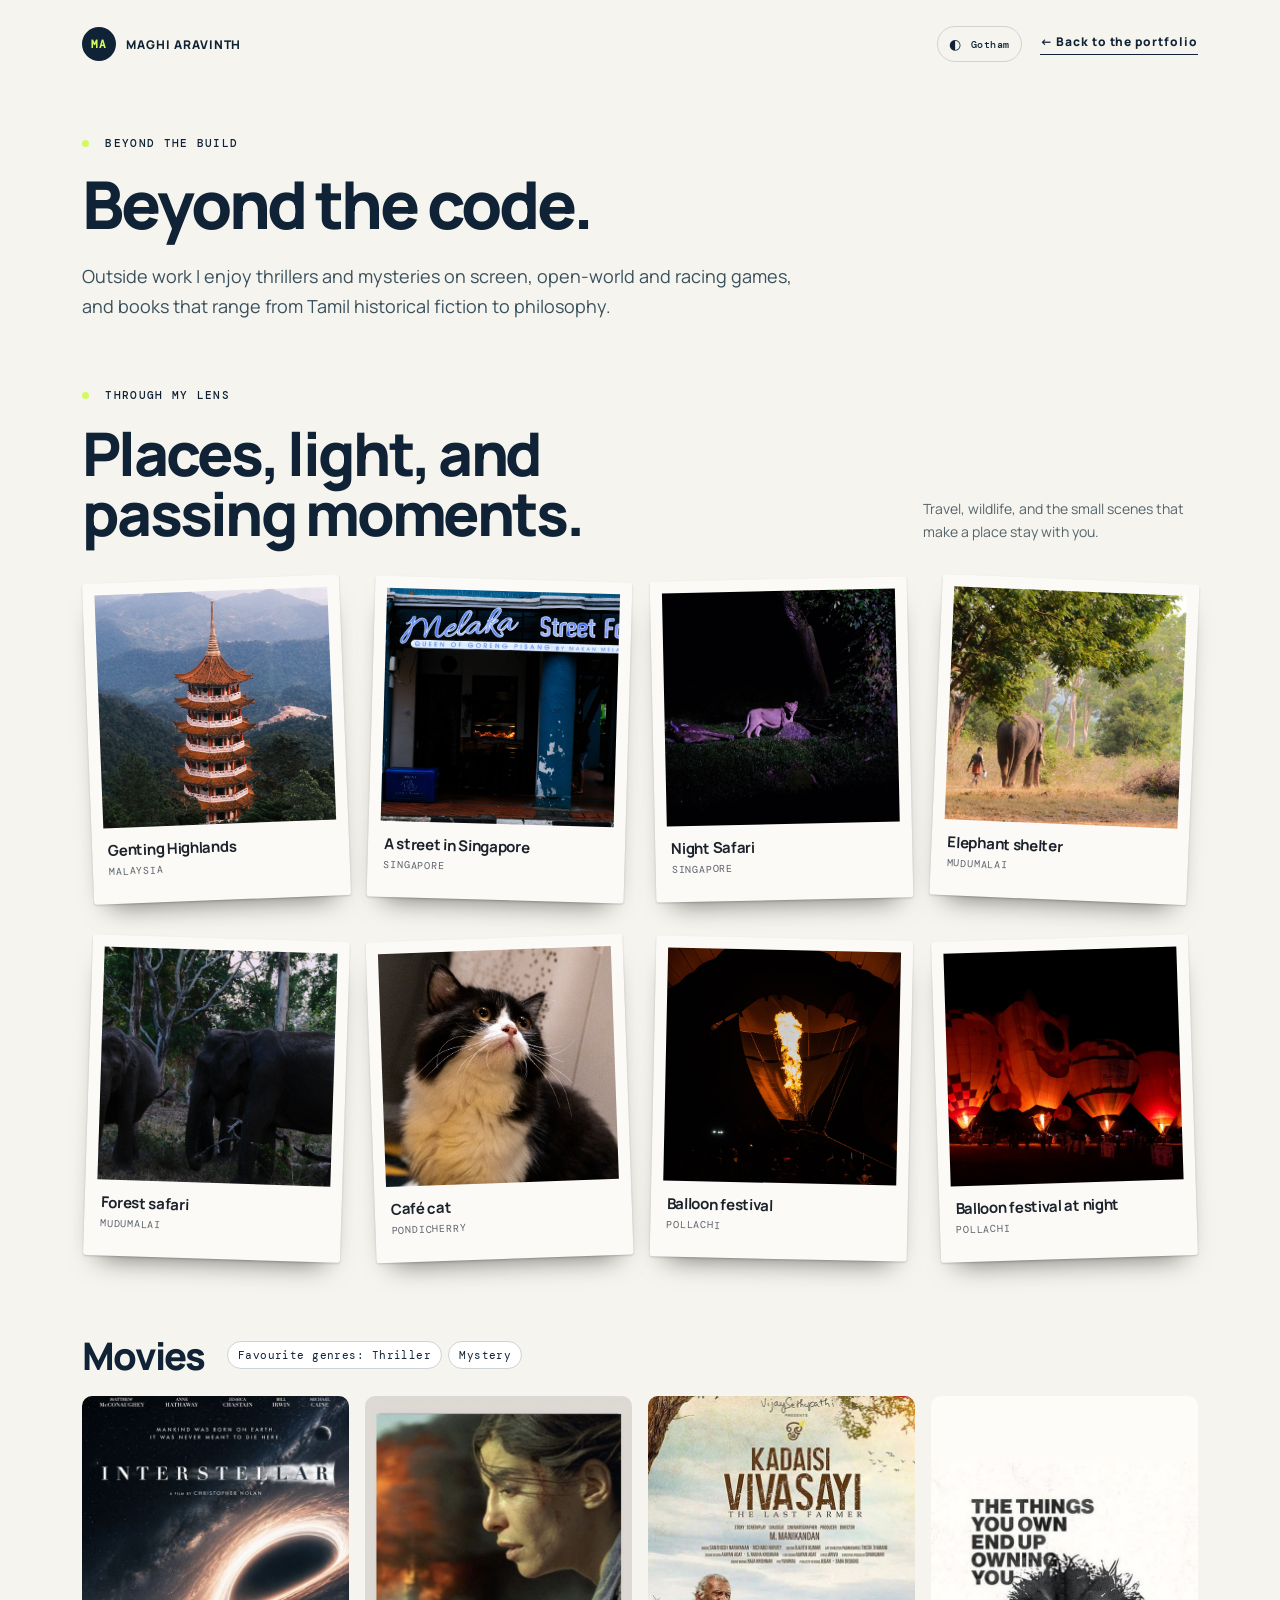
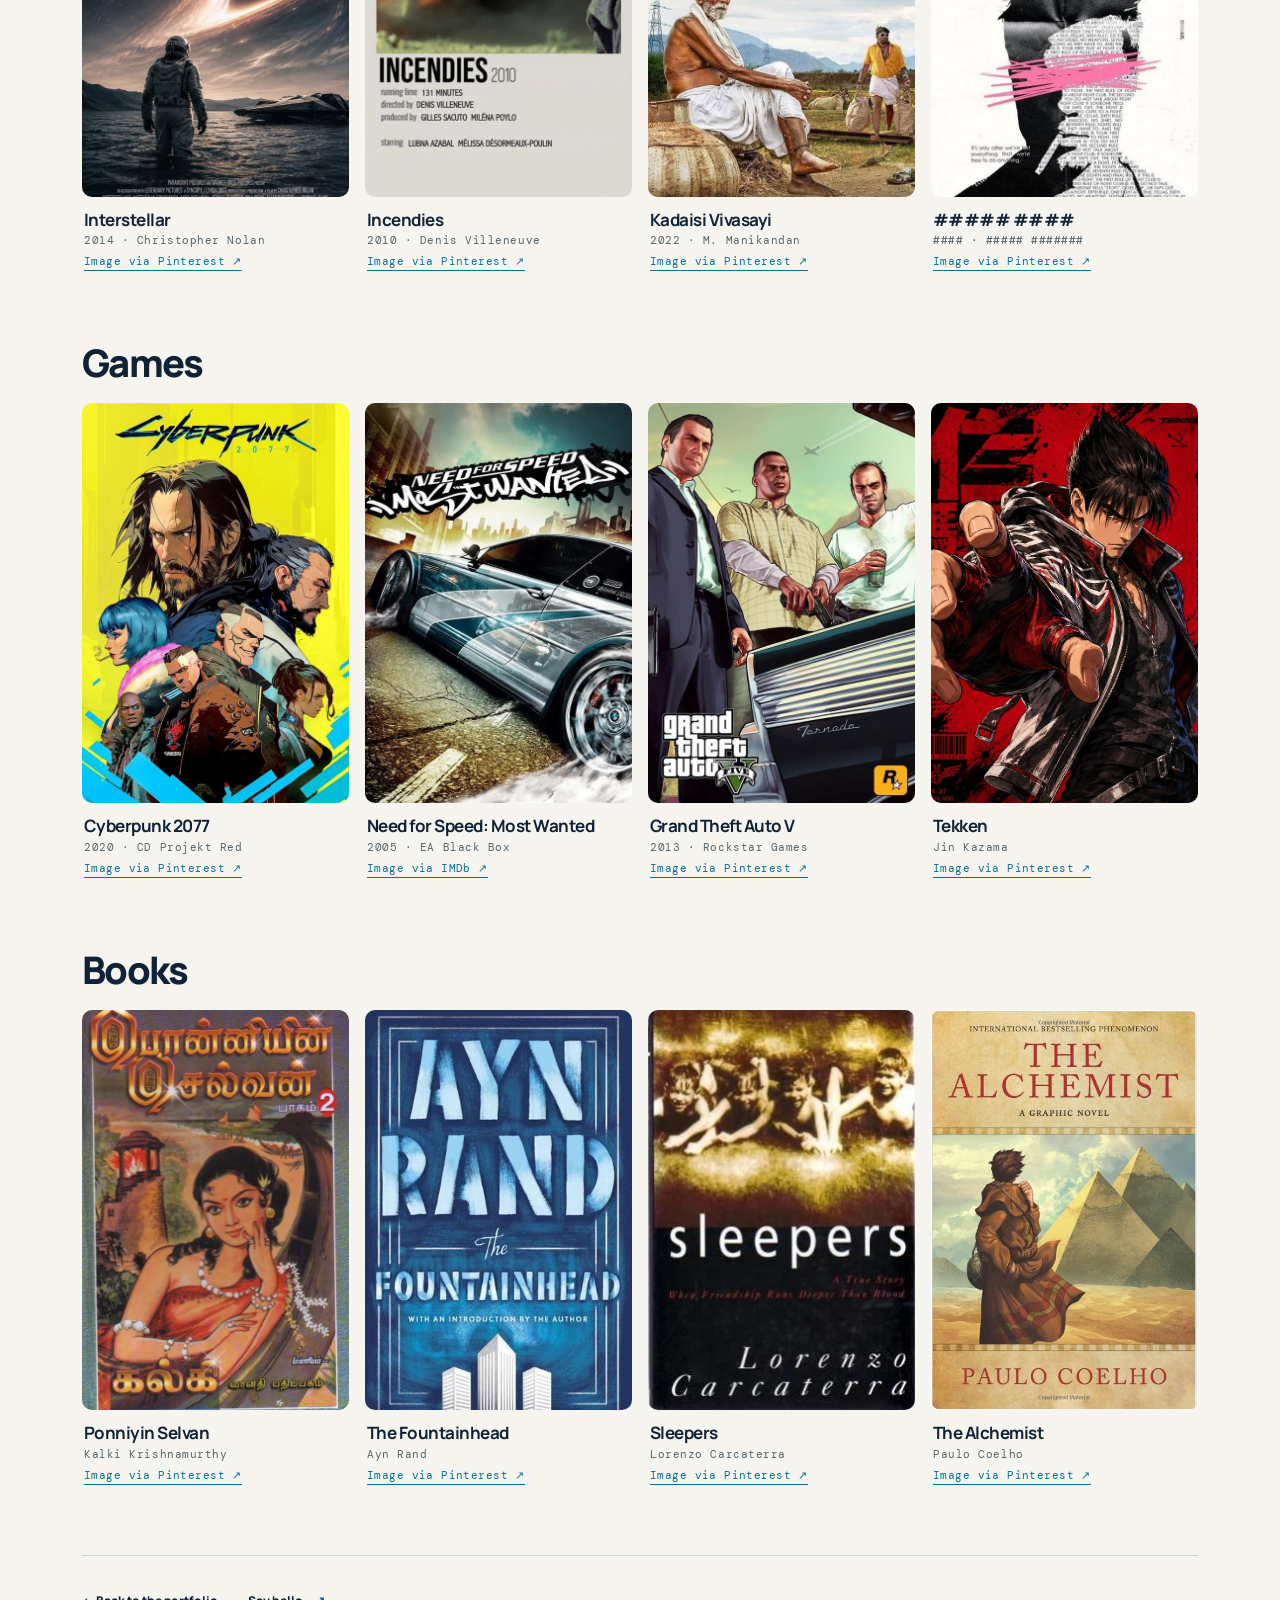
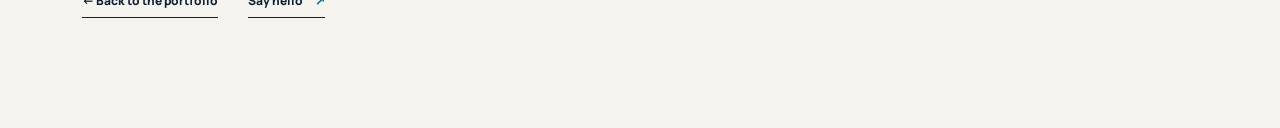
==== commit 8f8eae9b: "photos with water marks" ====
--- a/beyond.html
+++ b/beyond.html
@@ -26,14 +26,14 @@
     <section class="bx-sec photo-section" id="photography">
       <div class="bx-h photo-heading"><div><p class="eyebrow"><span></span> THROUGH MY LENS</p><h2>Places, light, and passing moments.</h2></div><p>Travel, wildlife, and the small scenes that make a place stay with you.</p></div>
       <div class="photo-grid">
-        <figure class="photo photo-wide"><img src="images/photo-genting-highlands.jpg" alt="A pagoda tower above the forested hills of Genting Highlands." width="1800" height="1424" loading="lazy"><figcaption><h3>Genting Highlands</h3><p>Malaysia</p></figcaption></figure>
-        <figure class="photo photo-wide"><img src="images/photo-singapore-street.jpg" alt="A neon-lit street scene in Singapore." width="1800" height="1202" loading="lazy"><figcaption><h3>A street in Singapore</h3><p>Singapore</p></figcaption></figure>
-        <figure class="photo"><img src="images/photo-singapore-night-safari.jpg" alt="A lion illuminated at the Night Safari in Singapore." width="1800" height="1200" loading="lazy"><figcaption><h3>Night Safari</h3><p>Singapore</p></figcaption></figure>
-        <figure class="photo"><img src="images/photo-mudumalai-elephants.jpg" alt="Elephants and their handlers beneath a large tree at a Mudumalai shelter." width="1800" height="1013" loading="lazy"><figcaption><h3>Elephant shelter</h3><p>Mudumalai</p></figcaption></figure>
-        <figure class="photo"><img src="images/photo-mudumalai-safari.jpg" alt="Elephants moving through the trees on a forest safari in Mudumalai." width="1800" height="1013" loading="lazy"><figcaption><h3>Forest safari</h3><p>Mudumalai</p></figcaption></figure>
-        <figure class="photo photo-wide"><img src="images/photo-pondicherry-cat.jpg" alt="Close-up portrait of a black and white cat at a café in Pondicherry." width="1800" height="1311" loading="lazy"><figcaption><h3>Café cat</h3><p>Pondicherry</p></figcaption></figure>
-        <figure class="photo photo-tall"><img src="images/photo-pollachi-balloon-flame.jpg" alt="A hot-air balloon glowing from its burner flame at the Pollachi balloon festival." width="1371" height="1800" loading="lazy"><figcaption><h3>Balloon festival</h3><p>Pollachi</p></figcaption></figure>
-        <figure class="photo photo-wide"><img src="images/photo-pollachi-balloons.jpg" alt="Many illuminated hot-air balloons at night during the Pollachi balloon festival." width="1800" height="1013" loading="lazy"><figcaption><h3>Balloon festival at night</h3><p>Pollachi</p></figcaption></figure>
+        <figure class="photo photo-wide"><img src="images/photo-genting-highlands.jpg" alt="A pagoda tower above the forested hills of Genting Highlands." width="800" height="800" loading="lazy"><figcaption><h3>Genting Highlands</h3><p>Malaysia</p></figcaption></figure>
+        <figure class="photo photo-wide"><img src="images/photo-singapore-street.jpg" alt="A neon-lit street scene in Singapore." width="800" height="800" loading="lazy"><figcaption><h3>A street in Singapore</h3><p>Singapore</p></figcaption></figure>
+        <figure class="photo"><img src="images/photo-singapore-night-safari.jpg" alt="A lion illuminated at the Night Safari in Singapore." width="800" height="800" loading="lazy"><figcaption><h3>Night Safari</h3><p>Singapore</p></figcaption></figure>
+        <figure class="photo"><img src="images/photo-mudumalai-elephants.jpg" alt="Elephants and their handlers beneath a large tree at a Mudumalai shelter." width="800" height="800" loading="lazy"><figcaption><h3>Elephant shelter</h3><p>Mudumalai</p></figcaption></figure>
+        <figure class="photo"><img src="images/photo-mudumalai-safari.jpg" alt="Elephants moving through the trees on a forest safari in Mudumalai." width="800" height="800" loading="lazy"><figcaption><h3>Forest safari</h3><p>Mudumalai</p></figcaption></figure>
+        <figure class="photo photo-wide"><img src="images/photo-pondicherry-cat.jpg" alt="Close-up portrait of a black and white cat at a café in Pondicherry." width="800" height="800" loading="lazy"><figcaption><h3>Café cat</h3><p>Pondicherry</p></figcaption></figure>
+        <figure class="photo photo-tall"><img src="images/photo-pollachi-balloon-flame.jpg" alt="A hot-air balloon glowing from its burner flame at the Pollachi balloon festival." width="800" height="800" loading="lazy"><figcaption><h3>Balloon festival</h3><p>Pollachi</p></figcaption></figure>
+        <figure class="photo photo-wide"><img src="images/photo-pollachi-balloons.jpg" alt="Many illuminated hot-air balloons at night during the Pollachi balloon festival." width="800" height="800" loading="lazy"><figcaption><h3>Balloon festival at night</h3><p>Pollachi</p></figcaption></figure>
       </div>
     </section>
 
--- a/styles.css
+++ b/styles.css
@@ -129,3 +129,25 @@
 
 /* Personal photography is deliberately roomy: landscape and portrait frames keep their own pace. */
 .photo-section{margin-top:66px}.photo-heading{justify-content:space-between;align-items:end}.photo-heading h2{max-width:570px;font-size:clamp(38px,4.7vw,62px)}.photo-heading>p{max-width:275px;margin:0;color:var(--muted);font-size:14px;line-height:1.65}.photo-grid{display:grid;grid-template-columns:repeat(12,minmax(0,1fr));gap:16px}.photo{grid-column:span 4;overflow:hidden;margin:0;border-radius:10px;background:var(--ink)}.photo-wide{grid-column:span 6}.photo img{display:block;width:100%;aspect-ratio:4/3;object-fit:cover;transition:transform .45s ease}.photo-wide img{aspect-ratio:16/10}.photo-tall img{aspect-ratio:3/4}.photo:hover img{transform:scale(1.035)}.photo figcaption{padding:12px 2px 2px}.photo h3{margin:0;color:var(--text);font-size:15px;letter-spacing:-.025em}.photo p{margin:4px 0 0;color:var(--muted);font:10px 'DM Mono',ui-monospace,monospace;letter-spacing:.08em;text-transform:uppercase}@media(max-width:800px){.photo{grid-column:span 6}.photo-wide{grid-column:span 12}}@media(max-width:560px){.photo-grid{grid-template-columns:1fr;gap:22px}.photo,.photo-wide{grid-column:auto}.photo-heading{align-items:start}.photo-heading>p{max-width:340px}.photo img,.photo-wide img{aspect-ratio:4/3}.photo-tall img{aspect-ratio:3/4}}@media(prefers-reduced-motion:reduce){.photo img{transition:none}}
+
+/* ---- Photography: polaroid tiles ---- */
+.photo-section{--polaroid:#fbfaf6;--polaroid-ink:#1b222b;--polaroid-muted:#5c616b}
+.photo-section .photo-grid{display:grid;grid-template-columns:repeat(4,minmax(0,1fr));gap:38px 26px;padding:14px 6px 6px}
+.photo-section .photo-grid .photo{grid-column:auto;display:flex;flex-direction:column;margin:0;padding:12px 12px 0;border-radius:3px;overflow:visible;background:var(--polaroid);box-shadow:0 1px 2px rgba(0,0,0,.18),0 16px 28px -16px rgba(0,0,0,.6);transform:rotate(var(--tilt,0deg));transition:transform .3s ease,box-shadow .3s ease}
+.photo-section .photo-grid .photo:nth-child(1){--tilt:-2.2deg}
+.photo-section .photo-grid .photo:nth-child(2){--tilt:1.6deg}
+.photo-section .photo-grid .photo:nth-child(3){--tilt:-1.2deg}
+.photo-section .photo-grid .photo:nth-child(4){--tilt:2.4deg}
+.photo-section .photo-grid .photo:nth-child(5){--tilt:1.8deg}
+.photo-section .photo-grid .photo:nth-child(6){--tilt:-2deg}
+.photo-section .photo-grid .photo:nth-child(7){--tilt:1.2deg}
+.photo-section .photo-grid .photo:nth-child(8){--tilt:-1.8deg}
+.photo-section .photo-grid .photo:hover{transform:rotate(0deg) translateY(-6px) scale(1.02);box-shadow:0 2px 4px rgba(0,0,0,.2),0 24px 34px -16px rgba(0,0,0,.65);z-index:2}
+.photo-section .photo img{display:block;width:100%;height:auto;aspect-ratio:1/1;object-fit:cover;background:#d9d6cf;transition:none}
+.photo-section .photo:hover img{transform:none}
+.photo-section .photo figcaption{padding:14px 4px 16px;min-height:76px}
+.photo-section .photo h3{margin:0;color:var(--polaroid-ink);font-size:15px;line-height:1.25;letter-spacing:-.02em}
+.photo-section .photo p{margin:5px 0 0;color:var(--polaroid-muted);font:10px/1.4 'DM Mono',ui-monospace,monospace;letter-spacing:.08em;text-transform:uppercase}
+@media(max-width:1000px){.photo-section .photo-grid{grid-template-columns:repeat(2,minmax(0,1fr));gap:30px 20px}}
+@media(max-width:520px){.photo-section .photo-grid{gap:24px 14px;padding-left:2px;padding-right:2px}.photo-section .photo-grid .photo{padding:8px 8px 0}.photo-section .photo figcaption{padding:10px 2px 12px;min-height:64px}.photo-section .photo h3{font-size:13px}.photo-section .photo p{font-size:9px}}
+@media(prefers-reduced-motion:reduce){.photo-section .photo-grid .photo{transition:none}.photo-section .photo-grid .photo:hover{transform:rotate(var(--tilt,0deg))}}
